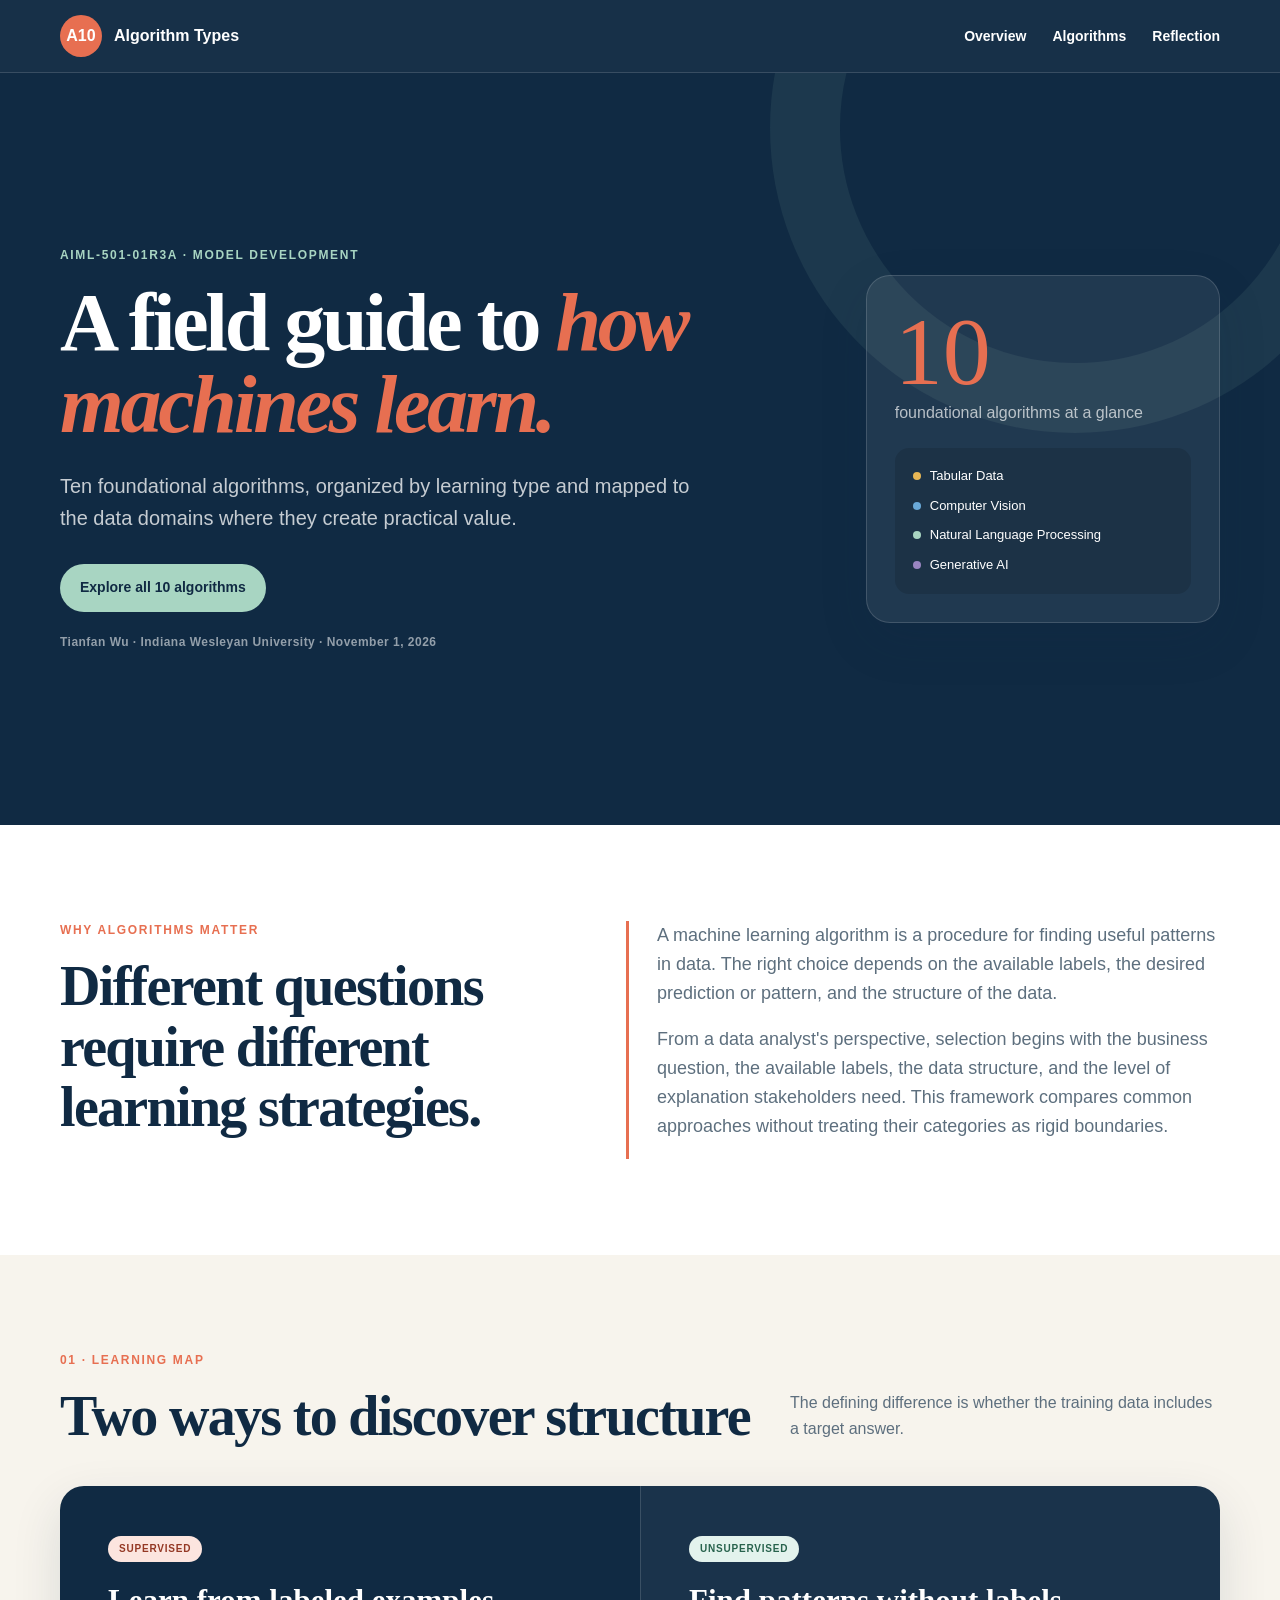
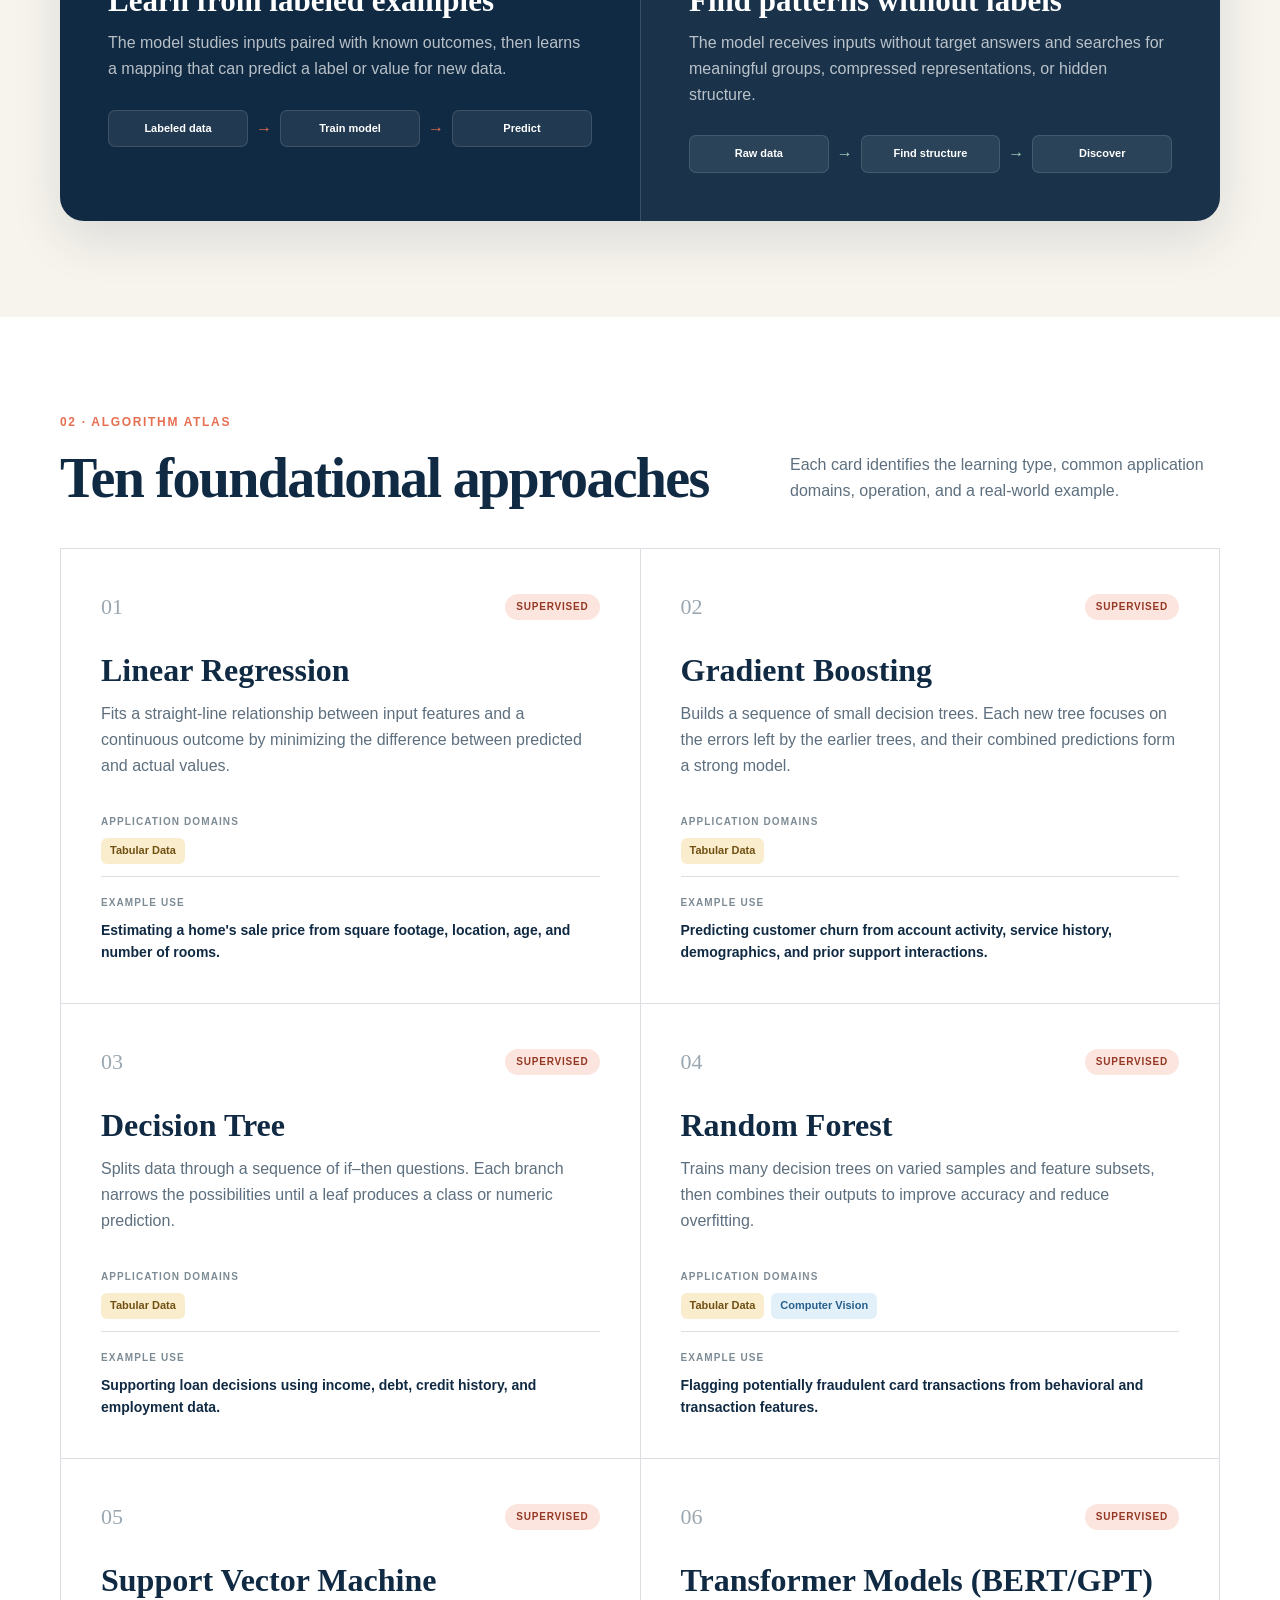
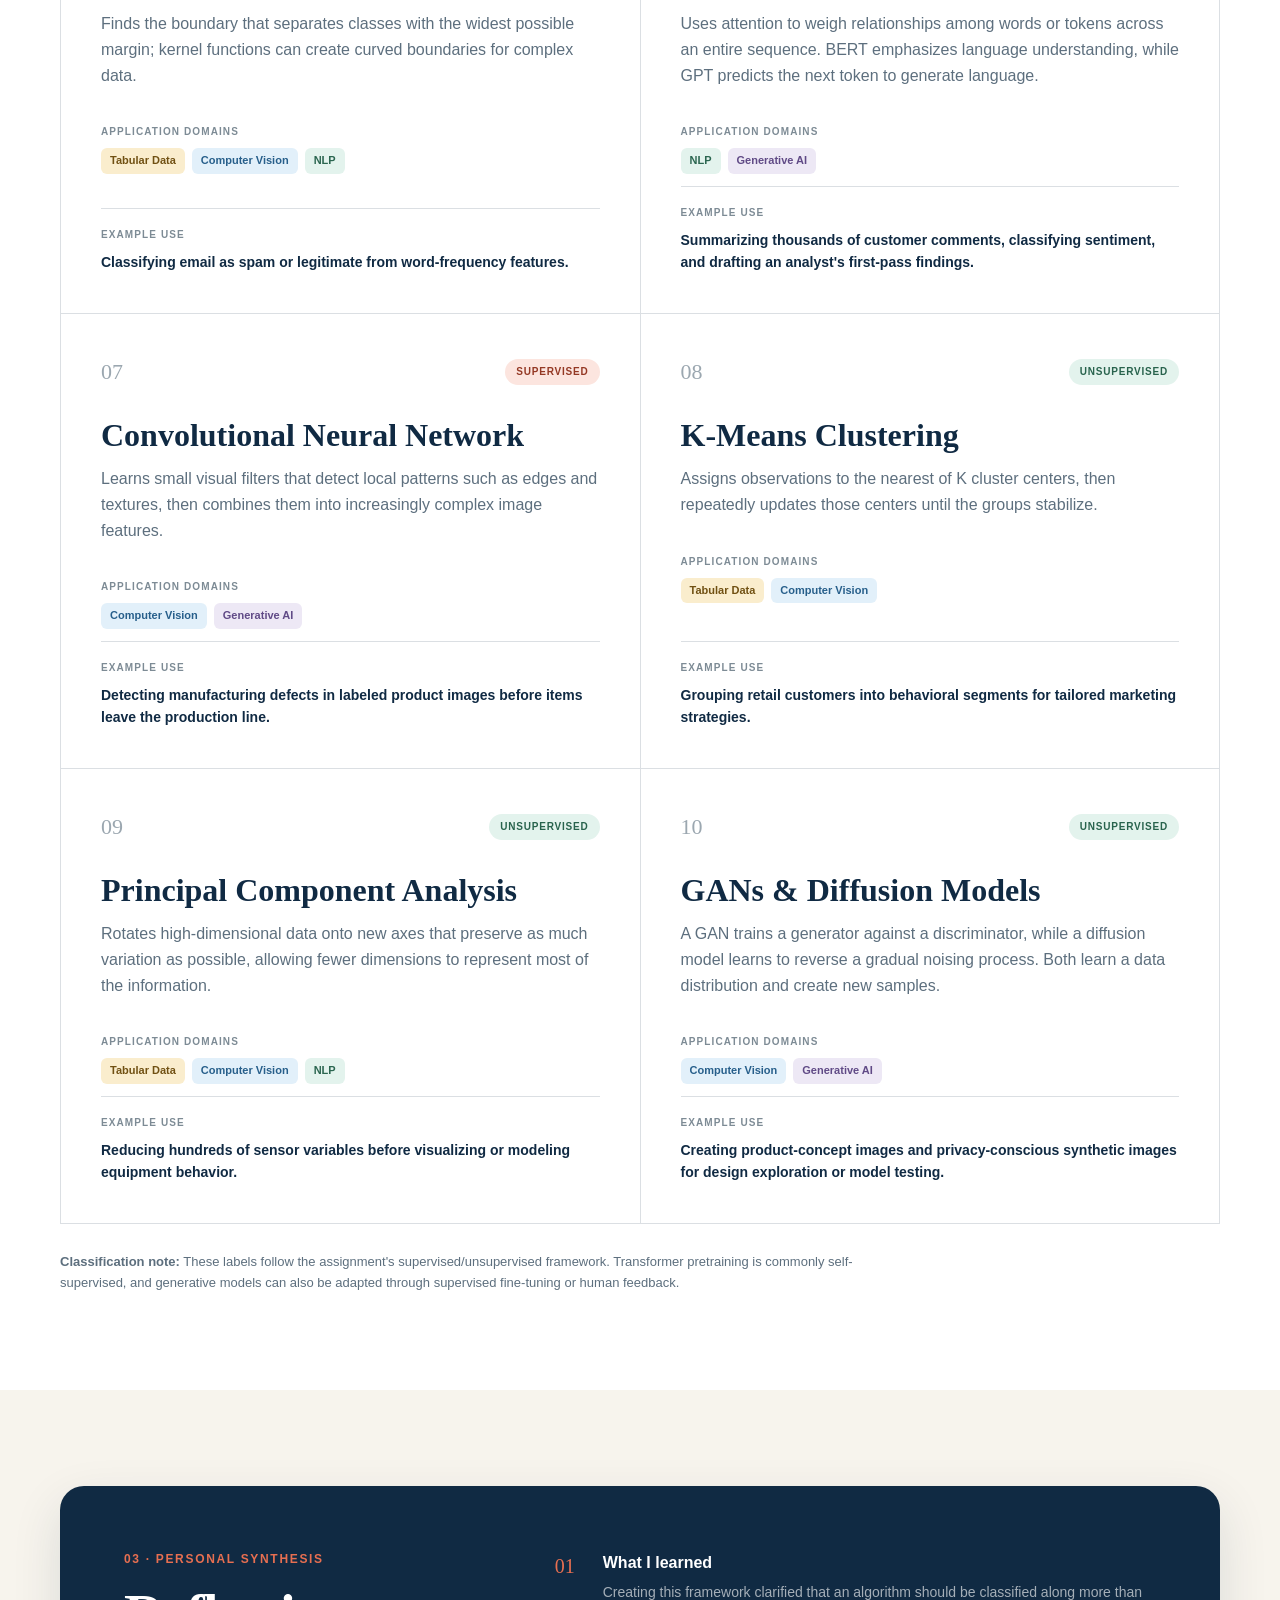
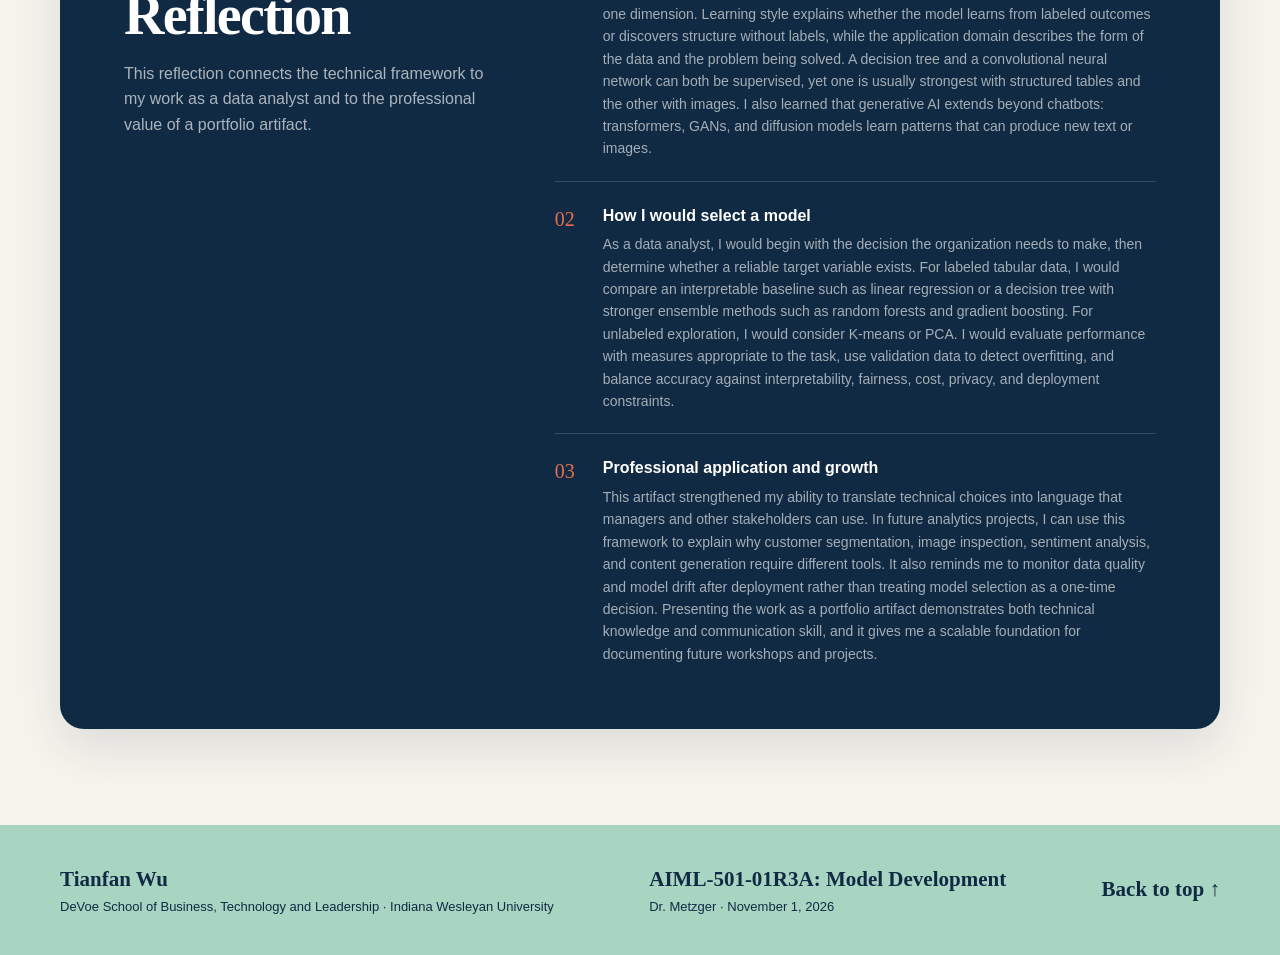
==== index.html @ 734f10d6 "Add files via upload" ====
<!DOCTYPE html>
<html lang="en">
<head>
  <meta charset="UTF-8">
  <meta name="viewport" content="width=device-width, initial-scale=1.0">
  <meta name="description" content="Tianfan Wu's graduate portfolio artifact comparing ten foundational machine learning algorithms.">
  <title>Algorithm Types | Tianfan Wu</title>

  <!-- All styles are embedded so this webpage works as one portable HTML file. -->
  <style>
    :root {
      --navy: #102a43;
      --navy-2: #173f5f;
      --paper: #f7f4ed;
      --white: #ffffff;
      --coral: #e76f51;
      --coral-light: #fce5df;
      --mint: #a8d5c2;
      --mint-light: #e3f3ed;
      --gold: #e6b655;
      --blue: #6aa9d8;
      --purple: #9985c1;
      --text-muted: #5d6f7e;
      --line: rgba(16, 42, 67, 0.15);
      --shadow: 0 18px 50px rgba(16, 42, 67, 0.12);
      --radius: 24px;
      --page: min(1160px, calc(100% - 36px));
    }

    * { box-sizing: border-box; }

    html {
      scroll-behavior: smooth;
      scroll-padding-top: 80px;
    }

    body {
      margin: 0;
      color: var(--navy);
      background: var(--paper);
      font-family: Arial, Helvetica, sans-serif;
      line-height: 1.6;
    }

    a { color: inherit; text-decoration: none; }
    h1, h2, h3, p { margin-top: 0; }
    .page { width: var(--page); margin-inline: auto; }

    .skip-link {
      position: fixed;
      top: 10px;
      left: 10px;
      z-index: 999;
      padding: 9px 14px;
      color: white;
      background: var(--navy);
      border-radius: 8px;
      transform: translateY(-150%);
    }

    .skip-link:focus { transform: translateY(0); }

    header {
      position: sticky;
      top: 0;
      z-index: 100;
      color: white;
      background: rgba(16, 42, 67, 0.97);
      border-bottom: 1px solid rgba(255,255,255,0.14);
    }

    .header-inner {
      min-height: 72px;
      display: flex;
      align-items: center;
      justify-content: space-between;
      gap: 24px;
    }

    .brand {
      display: flex;
      align-items: center;
      gap: 12px;
      font-weight: 700;
    }

    .brand-mark {
      width: 42px;
      height: 42px;
      display: grid;
      place-items: center;
      background: var(--coral);
      border-radius: 50%;
    }

    nav { display: flex; gap: 26px; font-size: 14px; font-weight: 700; }
    nav a:hover { color: var(--mint); }

    .hero {
      position: relative;
      overflow: hidden;
      color: white;
      background: var(--navy);
    }

    .hero::after {
      content: "";
      position: absolute;
      width: 470px;
      height: 470px;
      top: -250px;
      right: -100px;
      border: 70px solid rgba(168, 213, 194, 0.08);
      border-radius: 50%;
    }

    .hero-grid {
      min-height: 560px;
      display: grid;
      grid-template-columns: 1.35fr 0.65fr;
      align-items: center;
      gap: 70px;
      padding-block: 76px;
    }

    .eyebrow, .kicker {
      margin-bottom: 16px;
      color: var(--coral);
      font-size: 12px;
      font-weight: 800;
      letter-spacing: 0.14em;
      text-transform: uppercase;
    }

    .hero .eyebrow { color: var(--mint); }

    .hero h1 {
      max-width: 760px;
      margin-bottom: 24px;
      font-family: Georgia, "Times New Roman", serif;
      font-size: clamp(48px, 7vw, 82px);
      line-height: 1;
      letter-spacing: -0.04em;
    }

    .hero h1 em { color: var(--coral); }

    .hero-intro {
      max-width: 650px;
      margin-bottom: 30px;
      color: rgba(255,255,255,0.76);
      font-size: 20px;
    }

    .button {
      display: inline-flex;
      min-height: 48px;
      align-items: center;
      padding: 0 20px;
      color: var(--navy);
      background: var(--mint);
      border-radius: 999px;
      font-size: 14px;
      font-weight: 800;
    }

    .hero-byline {
      margin: 21px 0 0;
      color: rgba(255,255,255,0.55);
      font-size: 12px;
      font-weight: 700;
      letter-spacing: 0.04em;
    }

    .hero-summary {
      position: relative;
      z-index: 1;
      padding: 28px;
      background: rgba(255,255,255,0.07);
      border: 1px solid rgba(255,255,255,0.15);
      border-radius: var(--radius);
      box-shadow: var(--shadow);
    }

    .big-number {
      display: block;
      color: var(--coral);
      font-family: Georgia, "Times New Roman", serif;
      font-size: 96px;
      line-height: 1;
    }

    .hero-summary > p { color: rgba(255,255,255,0.68); }

    .domain-list {
      display: grid;
      gap: 9px;
      margin-top: 22px;
      padding: 18px;
      background: rgba(0,0,0,0.13);
      border-radius: 14px;
      font-size: 13px;
    }

    .domain-list span::before {
      content: "";
      width: 8px;
      height: 8px;
      display: inline-block;
      margin-right: 9px;
      background: var(--gold);
      border-radius: 50%;
    }

    .domain-list span:nth-child(2)::before { background: var(--blue); }
    .domain-list span:nth-child(3)::before { background: var(--mint); }
    .domain-list span:nth-child(4)::before { background: var(--purple); }

    section { padding-block: 96px; }

    .intro { background: white; }

    .intro-grid {
      display: grid;
      grid-template-columns: 0.9fr 1.1fr;
      gap: 80px;
      align-items: start;
    }

    h2 {
      margin-bottom: 0;
      font-family: Georgia, "Times New Roman", serif;
      font-size: clamp(36px, 5vw, 56px);
      line-height: 1.08;
      letter-spacing: -0.03em;
    }

    .intro-copy {
      padding-left: 28px;
      color: var(--text-muted);
      border-left: 3px solid var(--coral);
      font-size: 18px;
    }

    .section-heading {
      display: flex;
      align-items: end;
      justify-content: space-between;
      gap: 36px;
      margin-bottom: 40px;
    }

    .section-heading > p {
      max-width: 430px;
      margin-bottom: 5px;
      color: var(--text-muted);
    }

    .learning-map {
      display: grid;
      grid-template-columns: repeat(2, 1fr);
      color: white;
      background: var(--navy);
      border-radius: var(--radius);
      box-shadow: var(--shadow);
      overflow: hidden;
    }

    .learning-type { padding: 48px; }
    .learning-type + .learning-type { border-left: 1px solid rgba(255,255,255,0.14); }
    .learning-type:last-child { background: rgba(255,255,255,0.045); }

    .learning-type h3 {
      margin: 22px 0 12px;
      font-family: Georgia, "Times New Roman", serif;
      font-size: 31px;
      line-height: 1.1;
    }

    .learning-type p { color: rgba(255,255,255,0.7); }

    .flow {
      display: flex;
      align-items: center;
      justify-content: space-between;
      gap: 8px;
      margin-top: 28px;
    }

    .flow span {
      flex: 1;
      padding: 9px;
      text-align: center;
      background: rgba(255,255,255,0.08);
      border: 1px solid rgba(255,255,255,0.12);
      border-radius: 7px;
      font-size: 11px;
      font-weight: 700;
    }

    .flow b { color: var(--coral); }
    .learning-type:last-child .flow b { color: var(--mint); }

    .pill {
      display: inline-block;
      padding: 5px 11px;
      border-radius: 999px;
      font-size: 10px;
      font-weight: 800;
      letter-spacing: 0.08em;
      text-transform: uppercase;
    }

    .supervised { color: #943824; background: var(--coral-light); }
    .unsupervised { color: #28634d; background: var(--mint-light); }

    .algorithms { background: white; }

    .algorithm-grid {
      display: grid;
      grid-template-columns: repeat(2, minmax(0, 1fr));
      border-top: 1px solid var(--line);
      border-left: 1px solid var(--line);
    }

    .card {
      min-height: 455px;
      display: flex;
      flex-direction: column;
      padding: 40px;
      background: white;
      border-right: 1px solid var(--line);
      border-bottom: 1px solid var(--line);
    }

    .card-top {
      display: flex;
      align-items: center;
      justify-content: space-between;
      margin-bottom: 28px;
    }

    .number {
      color: #9ba7b0;
      font-family: Georgia, "Times New Roman", serif;
      font-size: 22px;
    }

    .card h3 {
      margin-bottom: 13px;
      font-family: Georgia, "Times New Roman", serif;
      font-size: 32px;
      line-height: 1.12;
    }

    .explanation { color: var(--text-muted); }

    .label {
      margin: 20px 0 8px;
      color: #7d8b95;
      font-size: 10px;
      font-weight: 800;
      letter-spacing: 0.11em;
      text-transform: uppercase;
    }

    .tags { display: flex; flex-wrap: wrap; gap: 7px; }

    .tag {
      padding: 4px 9px;
      border-radius: 6px;
      font-size: 11px;
      font-weight: 700;
    }

    .tabular { color: #705012; background: #faedcd; }
    .vision { color: #275f8b; background: #e2f0fa; }
    .nlp { color: #2b6650; background: #e3f3ed; }
    .genai { color: #604a86; background: #ede8f5; }

    .use-case {
      margin-top: auto;
      padding-top: 18px;
      border-top: 1px solid var(--line);
      font-size: 14px;
      font-weight: 700;
    }

    .use-case .label { margin-top: 0; }

    .note {
      max-width: 800px;
      margin: 28px 0 0;
      color: var(--text-muted);
      font-size: 13px;
    }

    .reflection-box {
      display: grid;
      grid-template-columns: 0.75fr 1.25fr;
      gap: 70px;
      padding: 64px;
      color: white;
      background: var(--navy);
      border-radius: var(--radius);
      box-shadow: var(--shadow);
    }

    .reflection-box h2 { margin-bottom: 15px; }
    .reflection-box > div > p:last-child { color: rgba(255,255,255,0.65); }

    .prompt {
      display: grid;
      grid-template-columns: 32px 1fr;
      gap: 16px;
      padding-block: 21px;
      border-bottom: 1px solid rgba(255,255,255,0.15);
    }

    .prompt:first-child { padding-top: 0; }
    .prompt:last-child { padding-bottom: 0; border-bottom: 0; }
    .prompt > span { color: var(--coral); font-family: Georgia, serif; font-size: 20px; }
    .prompt h3 { margin-bottom: 5px; font-size: 16px; }
    .prompt p { margin-bottom: 0; color: rgba(255,255,255,0.62); font-size: 14px; }

    footer { color: var(--navy); background: var(--mint); }

    .footer-inner {
      min-height: 130px;
      display: flex;
      align-items: center;
      justify-content: space-between;
      gap: 30px;
      padding-block: 26px;
    }

    footer p { margin-bottom: 0; font-size: 13px; }
    footer strong { font-family: Georgia, serif; font-size: 21px; }

    :focus-visible { outline: 3px solid var(--gold); outline-offset: 4px; }

    @media (max-width: 850px) {
      .hero-grid, .intro-grid, .reflection-box { grid-template-columns: 1fr; }
      .hero-grid { gap: 45px; }
      .hero-summary { max-width: 500px; }
      .learning-map { grid-template-columns: 1fr; }
      .learning-type + .learning-type { border-top: 1px solid rgba(255,255,255,0.14); border-left: 0; }
      .reflection-box { gap: 40px; }
    }

    @media (max-width: 650px) {
      :root { --page: min(100% - 26px, 1160px); }
      .header-inner { min-height: 64px; }
      nav a:not(:last-child) { display: none; }
      .hero-grid { min-height: auto; padding-block: 58px; }
      .hero h1 { font-size: clamp(45px, 15vw, 62px); }
      section { padding-block: 72px; }
      .section-heading { align-items: start; flex-direction: column; }
      .algorithm-grid { grid-template-columns: 1fr; }
      .card { min-height: 0; padding: 30px; }
      .learning-type, .reflection-box { padding: 34px 28px; }
      .flow { align-items: stretch; flex-direction: column; }
      .flow b { align-self: center; transform: rotate(90deg); }
      .footer-inner { align-items: start; flex-direction: column; }
    }

    @media print {
      header, .button, footer { display: none; }
      .hero, .learning-map, .reflection-box { color: black; background: white; border: 1px solid #aaa; box-shadow: none; }
      .card { min-height: 0; break-inside: avoid; }
      section, .hero-grid { min-height: auto; padding-block: 28px; }
    }
  </style>
</head>

<body>
  <a class="skip-link" href="#main">Skip to main content</a>

  <header>
    <div class="page header-inner">
      <a class="brand" href="#top"><span class="brand-mark">A10</span><span>Algorithm Types</span></a>
      <nav aria-label="Primary navigation">
        <a href="#overview">Overview</a>
        <a href="#algorithms">Algorithms</a>
        <a href="#reflection">Reflection</a>
      </nav>
    </div>
  </header>

  <main id="main">
    <section class="hero" id="top">
      <div class="page hero-grid">
        <div>
          <p class="eyebrow">AIML-501-01R3A · Model Development</p>
          <h1>A field guide to <em>how machines learn.</em></h1>
          <p class="hero-intro">Ten foundational algorithms, organized by learning type and mapped to the data domains where they create practical value.</p>
          <a class="button" href="#algorithms">Explore all 10 algorithms</a>
          <p class="hero-byline">Tianfan Wu · Indiana Wesleyan University · November 1, 2026</p>
        </div>
        <aside class="hero-summary" aria-label="Artifact summary">
          <span class="big-number">10</span>
          <p>foundational algorithms at a glance</p>
          <div class="domain-list">
            <span>Tabular Data</span>
            <span>Computer Vision</span>
            <span>Natural Language Processing</span>
            <span>Generative AI</span>
          </div>
        </aside>
      </div>
    </section>

    <section class="intro">
      <div class="page intro-grid">
        <div>
          <p class="kicker">Why algorithms matter</p>
          <h2>Different questions require different learning strategies.</h2>
        </div>
        <div class="intro-copy">
          <p>A machine learning algorithm is a procedure for finding useful patterns in data. The right choice depends on the available labels, the desired prediction or pattern, and the structure of the data.</p>
          <p>From a data analyst's perspective, selection begins with the business question, the available labels, the data structure, and the level of explanation stakeholders need. This framework compares common approaches without treating their categories as rigid boundaries.</p>
        </div>
      </div>
    </section>

    <section id="overview">
      <div class="page">
        <div class="section-heading">
          <div><p class="kicker">01 · Learning map</p><h2>Two ways to discover structure</h2></div>
          <p>The defining difference is whether the training data includes a target answer.</p>
        </div>
        <div class="learning-map">
          <article class="learning-type">
            <span class="pill supervised">Supervised</span>
            <h3>Learn from labeled examples</h3>
            <p>The model studies inputs paired with known outcomes, then learns a mapping that can predict a label or value for new data.</p>
            <div class="flow"><span>Labeled data</span><b>→</b><span>Train model</span><b>→</b><span>Predict</span></div>
          </article>
          <article class="learning-type">
            <span class="pill unsupervised">Unsupervised</span>
            <h3>Find patterns without labels</h3>
            <p>The model receives inputs without target answers and searches for meaningful groups, compressed representations, or hidden structure.</p>
            <div class="flow"><span>Raw data</span><b>→</b><span>Find structure</span><b>→</b><span>Discover</span></div>
          </article>
        </div>
      </div>
    </section>

    <section class="algorithms" id="algorithms">
      <div class="page">
        <div class="section-heading">
          <div><p class="kicker">02 · Algorithm atlas</p><h2>Ten foundational approaches</h2></div>
          <p>Each card identifies the learning type, common application domains, operation, and a real-world example.</p>
        </div>

        <div class="algorithm-grid">
          <article class="card">
            <div class="card-top"><span class="number">01</span><span class="pill supervised">Supervised</span></div>
            <h3>Linear Regression</h3>
            <p class="explanation">Fits a straight-line relationship between input features and a continuous outcome by minimizing the difference between predicted and actual values.</p>
            <p class="label">Application domains</p><div class="tags"><span class="tag tabular">Tabular Data</span></div>
            <div class="use-case"><p class="label">Example use</p>Estimating a home's sale price from square footage, location, age, and number of rooms.</div>
          </article>

          <article class="card">
            <div class="card-top"><span class="number">02</span><span class="pill supervised">Supervised</span></div>
            <h3>Gradient Boosting</h3>
            <p class="explanation">Builds a sequence of small decision trees. Each new tree focuses on the errors left by the earlier trees, and their combined predictions form a strong model.</p>
            <p class="label">Application domains</p><div class="tags"><span class="tag tabular">Tabular Data</span></div>
            <div class="use-case"><p class="label">Example use</p>Predicting customer churn from account activity, service history, demographics, and prior support interactions.</div>
          </article>

          <article class="card">
            <div class="card-top"><span class="number">03</span><span class="pill supervised">Supervised</span></div>
            <h3>Decision Tree</h3>
            <p class="explanation">Splits data through a sequence of if–then questions. Each branch narrows the possibilities until a leaf produces a class or numeric prediction.</p>
            <p class="label">Application domains</p><div class="tags"><span class="tag tabular">Tabular Data</span></div>
            <div class="use-case"><p class="label">Example use</p>Supporting loan decisions using income, debt, credit history, and employment data.</div>
          </article>

          <article class="card">
            <div class="card-top"><span class="number">04</span><span class="pill supervised">Supervised</span></div>
            <h3>Random Forest</h3>
            <p class="explanation">Trains many decision trees on varied samples and feature subsets, then combines their outputs to improve accuracy and reduce overfitting.</p>
            <p class="label">Application domains</p><div class="tags"><span class="tag tabular">Tabular Data</span><span class="tag vision">Computer Vision</span></div>
            <div class="use-case"><p class="label">Example use</p>Flagging potentially fraudulent card transactions from behavioral and transaction features.</div>
          </article>

          <article class="card">
            <div class="card-top"><span class="number">05</span><span class="pill supervised">Supervised</span></div>
            <h3>Support Vector Machine</h3>
            <p class="explanation">Finds the boundary that separates classes with the widest possible margin; kernel functions can create curved boundaries for complex data.</p>
            <p class="label">Application domains</p><div class="tags"><span class="tag tabular">Tabular Data</span><span class="tag vision">Computer Vision</span><span class="tag nlp">NLP</span></div>
            <div class="use-case"><p class="label">Example use</p>Classifying email as spam or legitimate from word-frequency features.</div>
          </article>

          <article class="card">
            <div class="card-top"><span class="number">06</span><span class="pill supervised">Supervised</span></div>
            <h3>Transformer Models (BERT/GPT)</h3>
            <p class="explanation">Uses attention to weigh relationships among words or tokens across an entire sequence. BERT emphasizes language understanding, while GPT predicts the next token to generate language.</p>
            <p class="label">Application domains</p><div class="tags"><span class="tag nlp">NLP</span><span class="tag genai">Generative AI</span></div>
            <div class="use-case"><p class="label">Example use</p>Summarizing thousands of customer comments, classifying sentiment, and drafting an analyst's first-pass findings.</div>
          </article>

          <article class="card">
            <div class="card-top"><span class="number">07</span><span class="pill supervised">Supervised</span></div>
            <h3>Convolutional Neural Network</h3>
            <p class="explanation">Learns small visual filters that detect local patterns such as edges and textures, then combines them into increasingly complex image features.</p>
            <p class="label">Application domains</p><div class="tags"><span class="tag vision">Computer Vision</span><span class="tag genai">Generative AI</span></div>
            <div class="use-case"><p class="label">Example use</p>Detecting manufacturing defects in labeled product images before items leave the production line.</div>
          </article>

          <article class="card">
            <div class="card-top"><span class="number">08</span><span class="pill unsupervised">Unsupervised</span></div>
            <h3>K-Means Clustering</h3>
            <p class="explanation">Assigns observations to the nearest of K cluster centers, then repeatedly updates those centers until the groups stabilize.</p>
            <p class="label">Application domains</p><div class="tags"><span class="tag tabular">Tabular Data</span><span class="tag vision">Computer Vision</span></div>
            <div class="use-case"><p class="label">Example use</p>Grouping retail customers into behavioral segments for tailored marketing strategies.</div>
          </article>

          <article class="card">
            <div class="card-top"><span class="number">09</span><span class="pill unsupervised">Unsupervised</span></div>
            <h3>Principal Component Analysis</h3>
            <p class="explanation">Rotates high-dimensional data onto new axes that preserve as much variation as possible, allowing fewer dimensions to represent most of the information.</p>
            <p class="label">Application domains</p><div class="tags"><span class="tag tabular">Tabular Data</span><span class="tag vision">Computer Vision</span><span class="tag nlp">NLP</span></div>
            <div class="use-case"><p class="label">Example use</p>Reducing hundreds of sensor variables before visualizing or modeling equipment behavior.</div>
          </article>

          <article class="card">
            <div class="card-top"><span class="number">10</span><span class="pill unsupervised">Unsupervised</span></div>
            <h3>GANs &amp; Diffusion Models</h3>
            <p class="explanation">A GAN trains a generator against a discriminator, while a diffusion model learns to reverse a gradual noising process. Both learn a data distribution and create new samples.</p>
            <p class="label">Application domains</p><div class="tags"><span class="tag vision">Computer Vision</span><span class="tag genai">Generative AI</span></div>
            <div class="use-case"><p class="label">Example use</p>Creating product-concept images and privacy-conscious synthetic images for design exploration or model testing.</div>
          </article>
        </div>

        <p class="note"><strong>Classification note:</strong> These labels follow the assignment's supervised/unsupervised framework. Transformer pretraining is commonly self-supervised, and generative models can also be adapted through supervised fine-tuning or human feedback.</p>
      </div>
    </section>

    <!-- Add future portfolio workshop sections here. -->
    <section id="reflection">
      <div class="page reflection-box">
        <div>
          <p class="kicker">03 · Personal synthesis</p>
          <h2>Reflection</h2>
          <p>This reflection connects the technical framework to my work as a data analyst and to the professional value of a portfolio artifact.</p>
        </div>
        <div>
          <div class="prompt"><span>01</span><div><h3>What I learned</h3><p>Creating this framework clarified that an algorithm should be classified along more than one dimension. Learning style explains whether the model learns from labeled outcomes or discovers structure without labels, while the application domain describes the form of the data and the problem being solved. A decision tree and a convolutional neural network can both be supervised, yet one is usually strongest with structured tables and the other with images. I also learned that generative AI extends beyond chatbots: transformers, GANs, and diffusion models learn patterns that can produce new text or images.</p></div></div>
          <div class="prompt"><span>02</span><div><h3>How I would select a model</h3><p>As a data analyst, I would begin with the decision the organization needs to make, then determine whether a reliable target variable exists. For labeled tabular data, I would compare an interpretable baseline such as linear regression or a decision tree with stronger ensemble methods such as random forests and gradient boosting. For unlabeled exploration, I would consider K-means or PCA. I would evaluate performance with measures appropriate to the task, use validation data to detect overfitting, and balance accuracy against interpretability, fairness, cost, privacy, and deployment constraints.</p></div></div>
          <div class="prompt"><span>03</span><div><h3>Professional application and growth</h3><p>This artifact strengthened my ability to translate technical choices into language that managers and other stakeholders can use. In future analytics projects, I can use this framework to explain why customer segmentation, image inspection, sentiment analysis, and content generation require different tools. It also reminds me to monitor data quality and model drift after deployment rather than treating model selection as a one-time decision. Presenting the work as a portfolio artifact demonstrates both technical knowledge and communication skill, and it gives me a scalable foundation for documenting future workshops and projects.</p></div></div>
        </div>
      </div>
    </section>
  </main>

  <footer>
    <div class="page footer-inner">
      <div><strong>Tianfan Wu</strong><p>DeVoe School of Business, Technology and Leadership · Indiana Wesleyan University</p></div>
      <p><strong>AIML-501-01R3A: Model Development</strong><br>Dr. Metzger · November 1, 2026</p>
      <a href="#top"><strong>Back to top ↑</strong></a>
    </div>
  </footer>
</body>
</html>
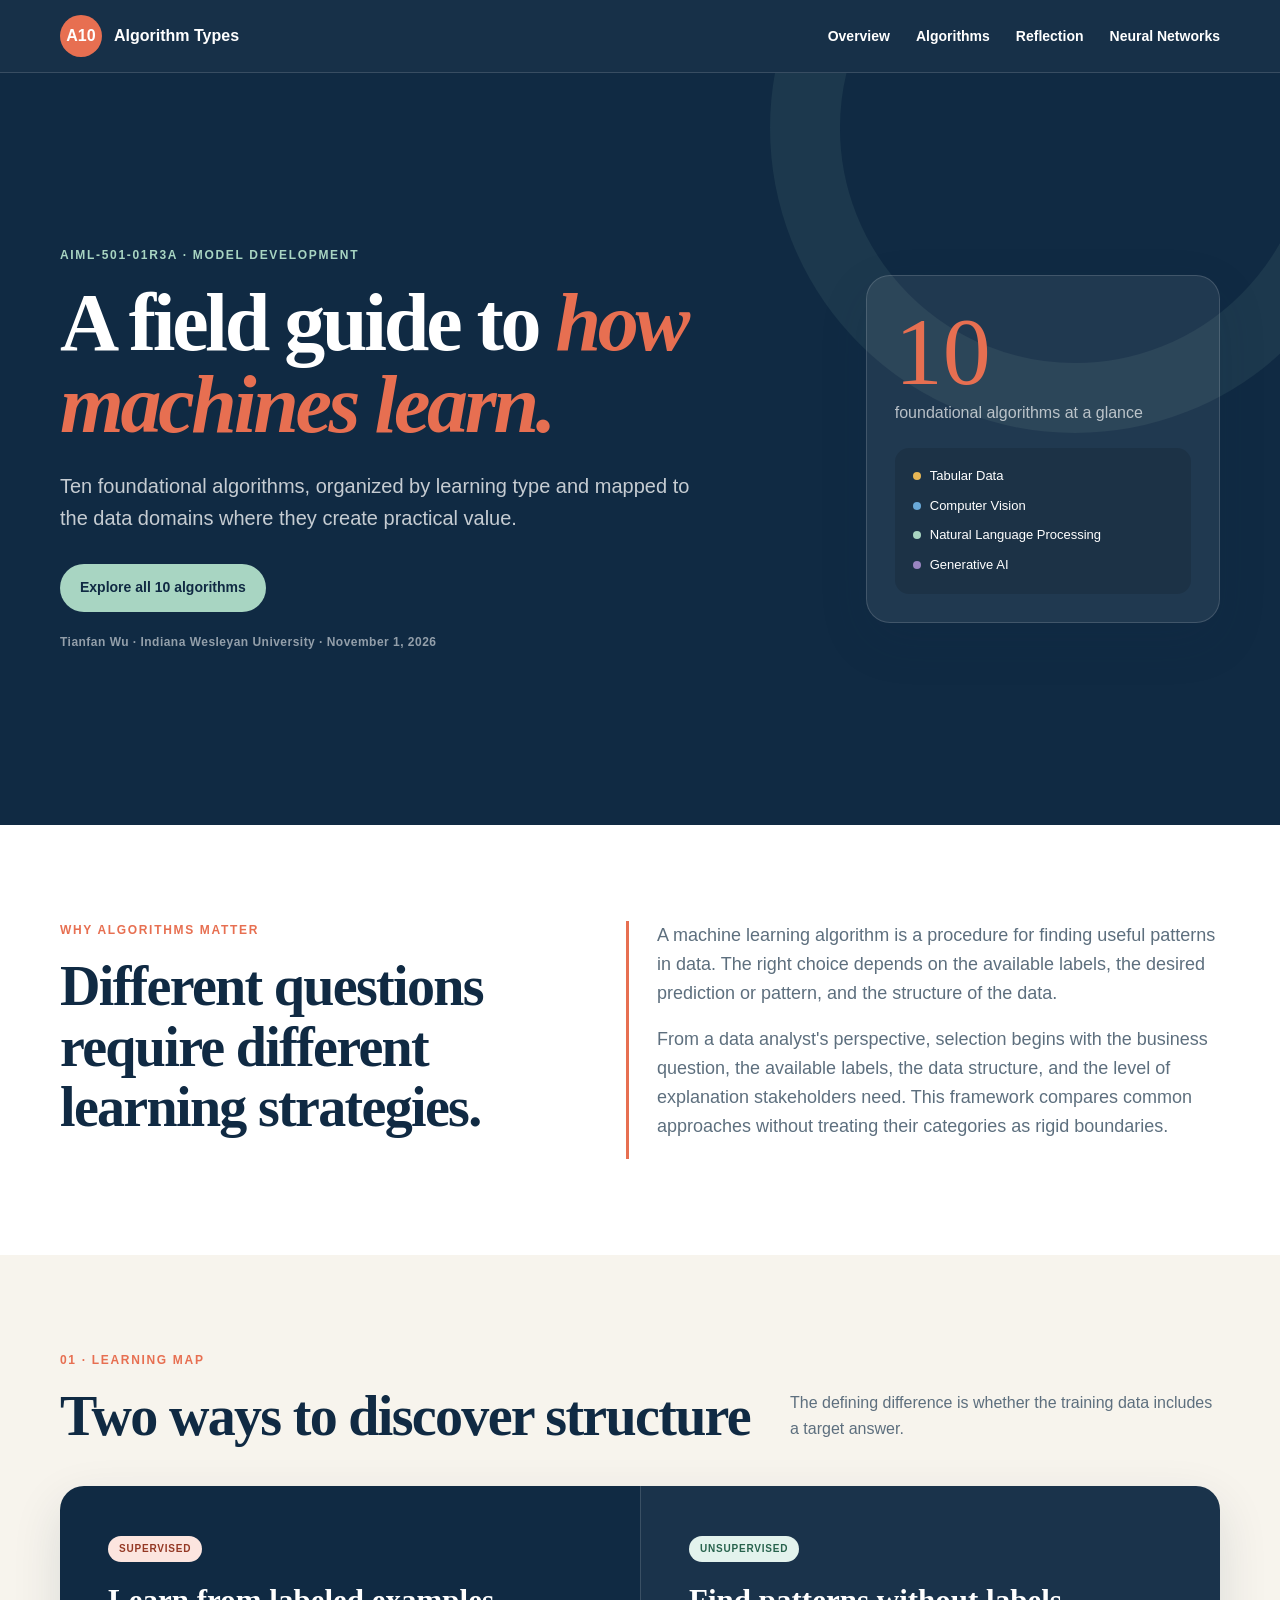
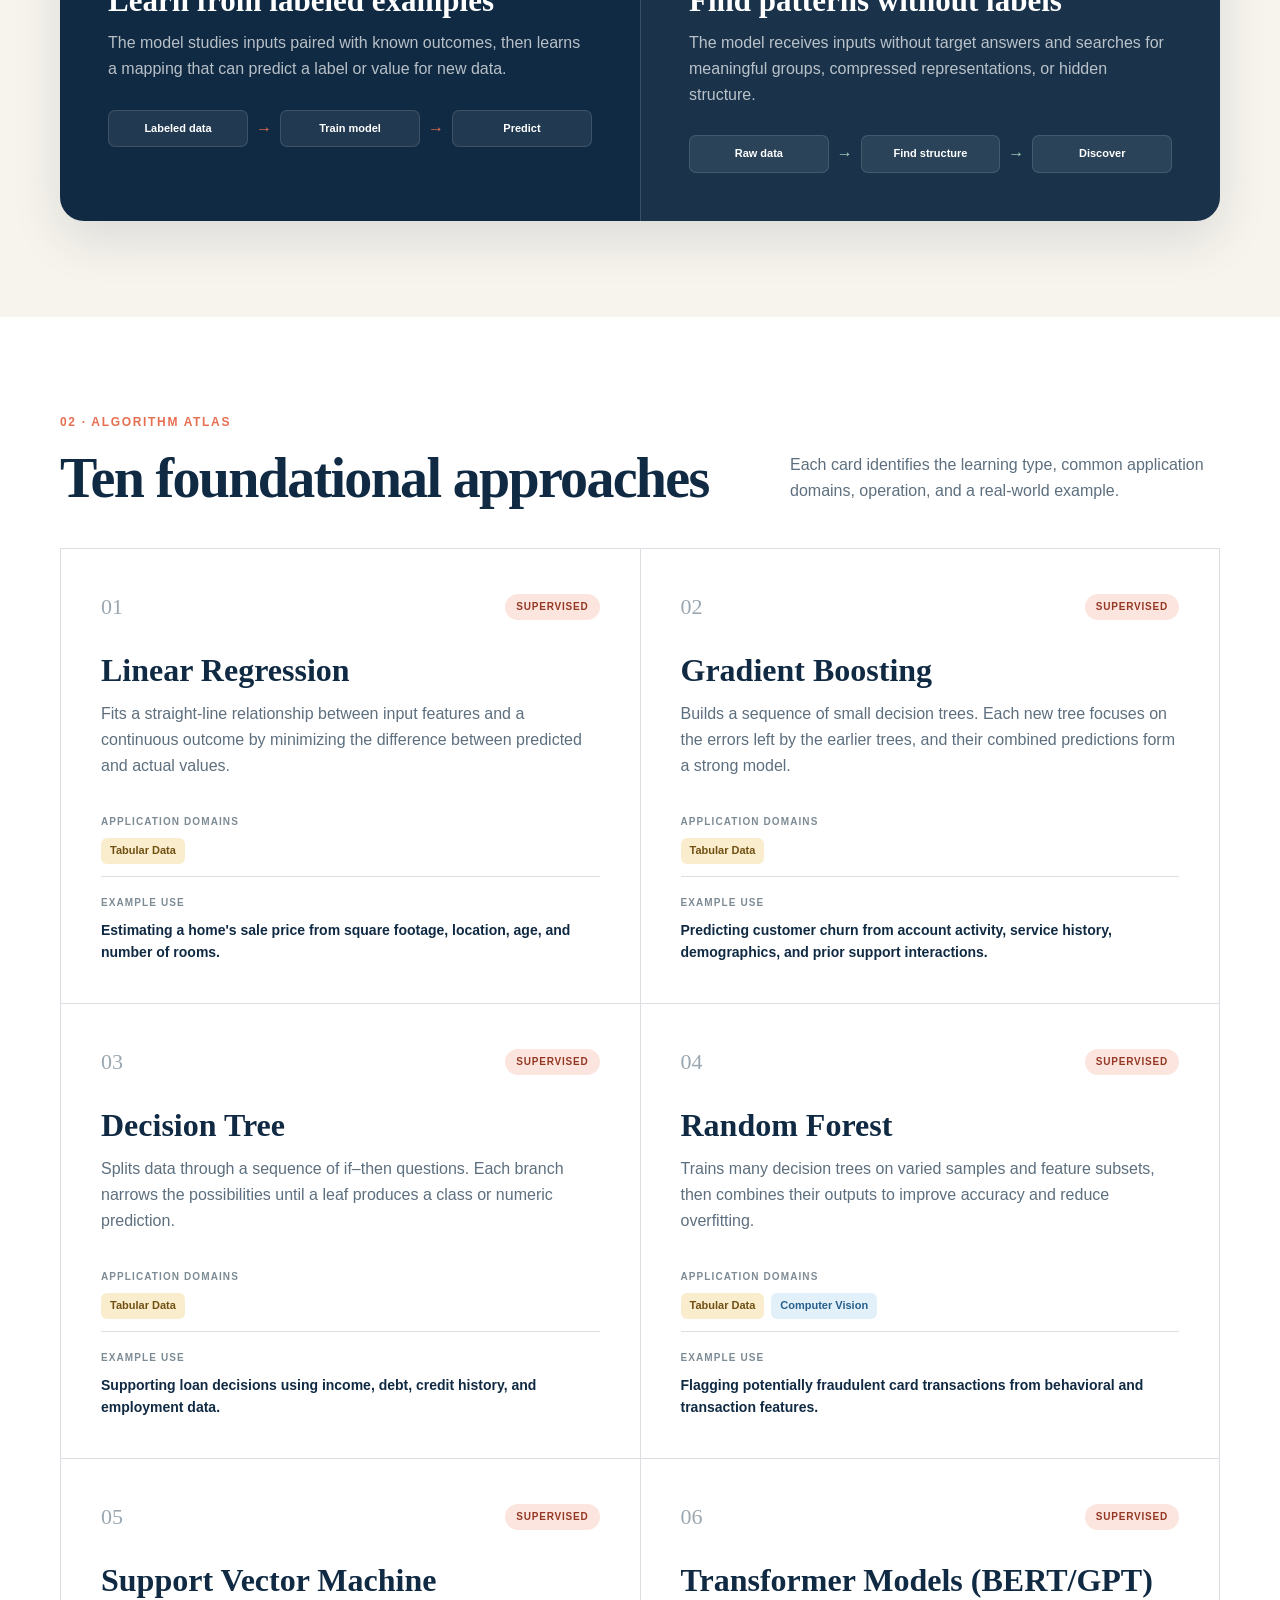
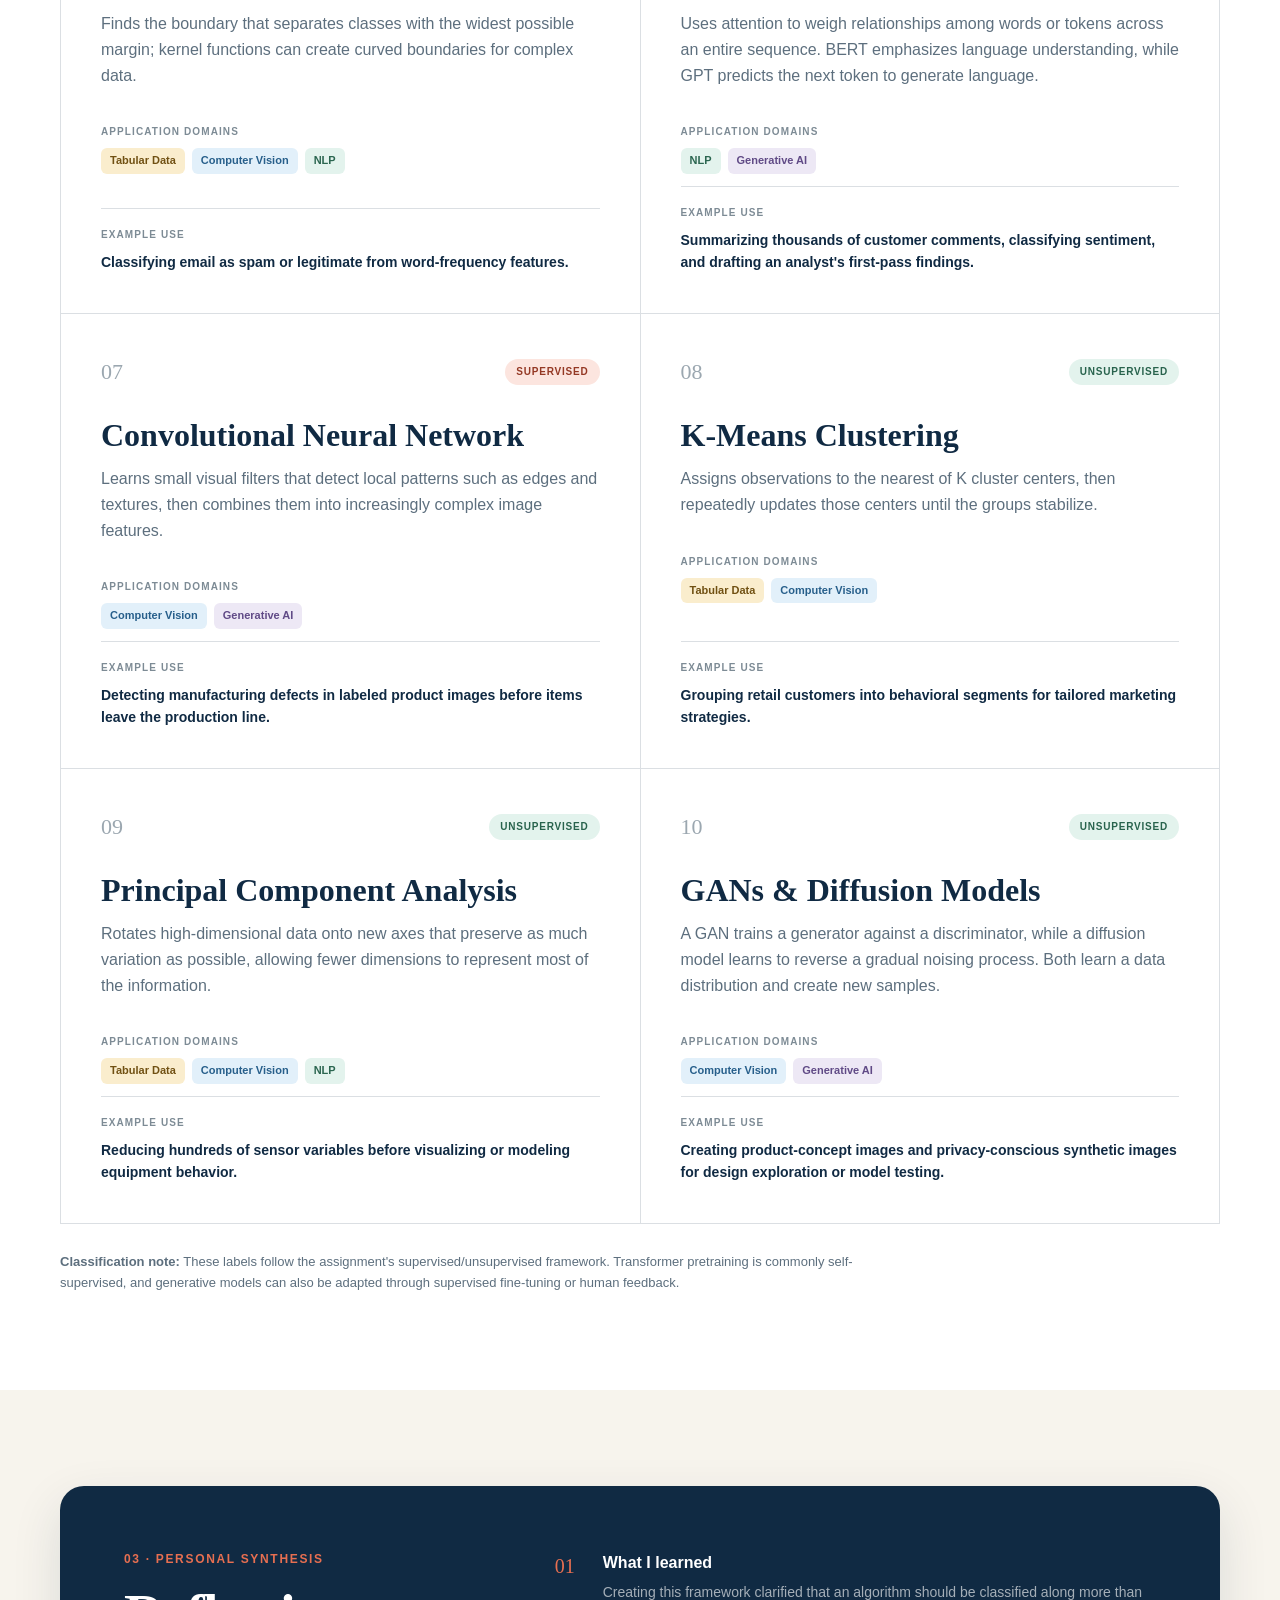
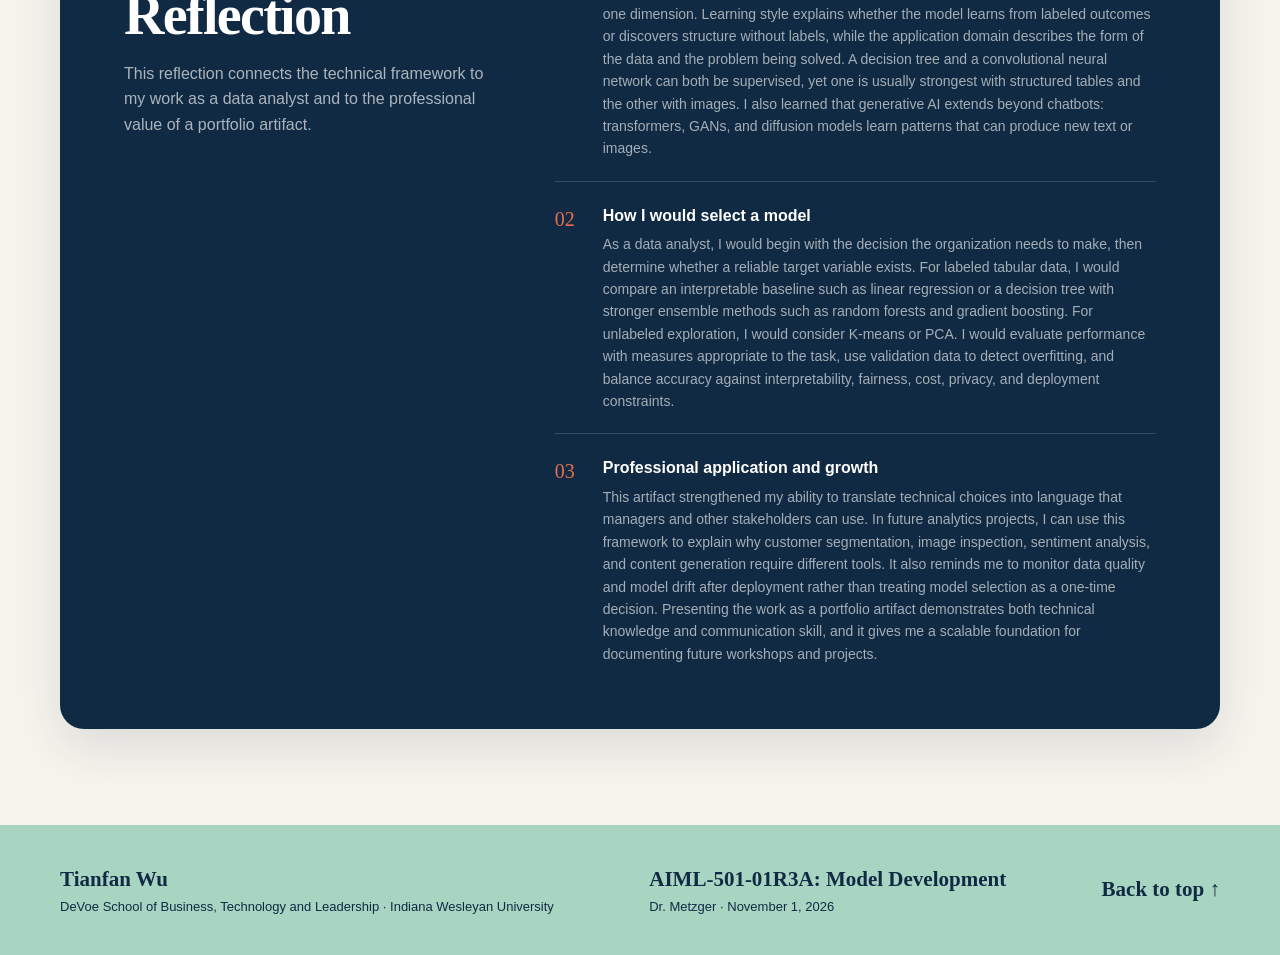
==== commit b0b80ffe: "Add files via upload" ====
--- a/index.html
+++ b/index.html
@@ -483,6 +483,7 @@
         <a href="#overview">Overview</a>
         <a href="#algorithms">Algorithms</a>
         <a href="#reflection">Reflection</a>
+        <a href="visualizing-neural-networks.html">Neural Networks</a>
       </nav>
     </div>
   </header>
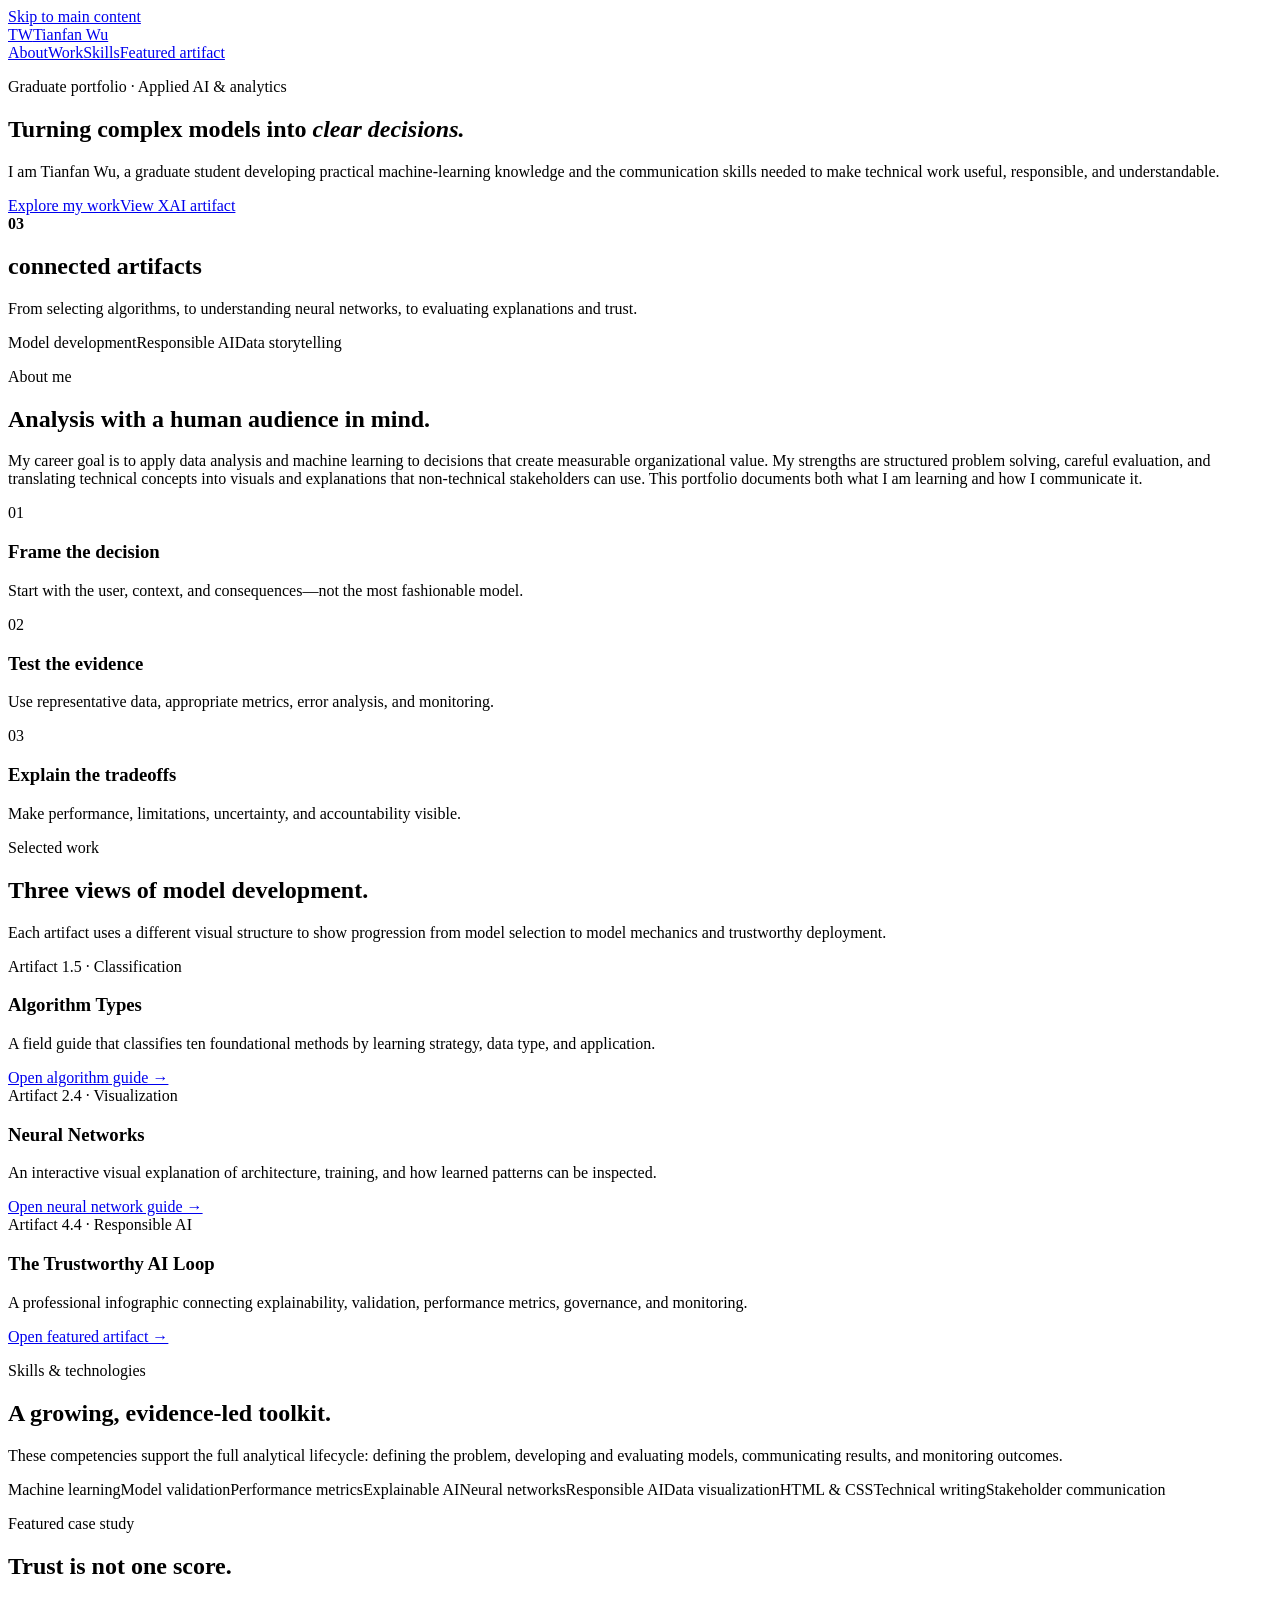
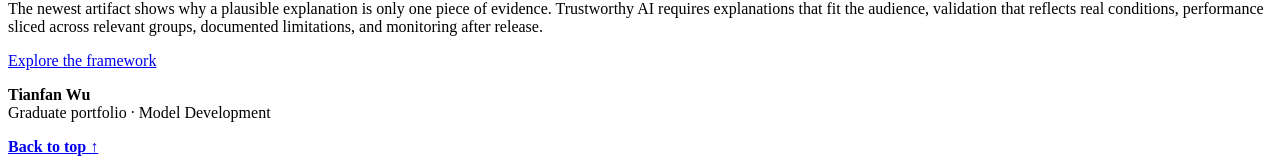
==== commit d3498784: "Add applied AI portfolio homepage" ====
--- a/index.html
+++ b/index.html
@@ -1,668 +1,9 @@
-<!DOCTYPE html>
-<html lang="en">
-<head>
-  <meta charset="UTF-8">
-  <meta name="viewport" content="width=device-width, initial-scale=1.0">
-  <meta name="description" content="Tianfan Wu's graduate portfolio artifact comparing ten foundational machine learning algorithms.">
-  <title>Algorithm Types | Tianfan Wu</title>
-
-  <!-- All styles are embedded so this webpage works as one portable HTML file. -->
-  <style>
-    :root {
-      --navy: #102a43;
-      --navy-2: #173f5f;
-      --paper: #f7f4ed;
-      --white: #ffffff;
-      --coral: #e76f51;
-      --coral-light: #fce5df;
-      --mint: #a8d5c2;
-      --mint-light: #e3f3ed;
-      --gold: #e6b655;
-      --blue: #6aa9d8;
-      --purple: #9985c1;
-      --text-muted: #5d6f7e;
-      --line: rgba(16, 42, 67, 0.15);
-      --shadow: 0 18px 50px rgba(16, 42, 67, 0.12);
-      --radius: 24px;
-      --page: min(1160px, calc(100% - 36px));
-    }
-
-    * { box-sizing: border-box; }
-
-    html {
-      scroll-behavior: smooth;
-      scroll-padding-top: 80px;
-    }
-
-    body {
-      margin: 0;
-      color: var(--navy);
-      background: var(--paper);
-      font-family: Arial, Helvetica, sans-serif;
-      line-height: 1.6;
-    }
-
-    a { color: inherit; text-decoration: none; }
-    h1, h2, h3, p { margin-top: 0; }
-    .page { width: var(--page); margin-inline: auto; }
-
-    .skip-link {
-      position: fixed;
-      top: 10px;
-      left: 10px;
-      z-index: 999;
-      padding: 9px 14px;
-      color: white;
-      background: var(--navy);
-      border-radius: 8px;
-      transform: translateY(-150%);
-    }
-
-    .skip-link:focus { transform: translateY(0); }
-
-    header {
-      position: sticky;
-      top: 0;
-      z-index: 100;
-      color: white;
-      background: rgba(16, 42, 67, 0.97);
-      border-bottom: 1px solid rgba(255,255,255,0.14);
-    }
-
-    .header-inner {
-      min-height: 72px;
-      display: flex;
-      align-items: center;
-      justify-content: space-between;
-      gap: 24px;
-    }
-
-    .brand {
-      display: flex;
-      align-items: center;
-      gap: 12px;
-      font-weight: 700;
-    }
-
-    .brand-mark {
-      width: 42px;
-      height: 42px;
-      display: grid;
-      place-items: center;
-      background: var(--coral);
-      border-radius: 50%;
-    }
-
-    nav { display: flex; gap: 26px; font-size: 14px; font-weight: 700; }
-    nav a:hover { color: var(--mint); }
-
-    .hero {
-      position: relative;
-      overflow: hidden;
-      color: white;
-      background: var(--navy);
-    }
-
-    .hero::after {
-      content: "";
-      position: absolute;
-      width: 470px;
-      height: 470px;
-      top: -250px;
-      right: -100px;
-      border: 70px solid rgba(168, 213, 194, 0.08);
-      border-radius: 50%;
-    }
-
-    .hero-grid {
-      min-height: 560px;
-      display: grid;
-      grid-template-columns: 1.35fr 0.65fr;
-      align-items: center;
-      gap: 70px;
-      padding-block: 76px;
-    }
-
-    .eyebrow, .kicker {
-      margin-bottom: 16px;
-      color: var(--coral);
-      font-size: 12px;
-      font-weight: 800;
-      letter-spacing: 0.14em;
-      text-transform: uppercase;
-    }
-
-    .hero .eyebrow { color: var(--mint); }
-
-    .hero h1 {
-      max-width: 760px;
-      margin-bottom: 24px;
-      font-family: Georgia, "Times New Roman", serif;
-      font-size: clamp(48px, 7vw, 82px);
-      line-height: 1;
-      letter-spacing: -0.04em;
-    }
-
-    .hero h1 em { color: var(--coral); }
-
-    .hero-intro {
-      max-width: 650px;
-      margin-bottom: 30px;
-      color: rgba(255,255,255,0.76);
-      font-size: 20px;
-    }
-
-    .button {
-      display: inline-flex;
-      min-height: 48px;
-      align-items: center;
-      padding: 0 20px;
-      color: var(--navy);
-      background: var(--mint);
-      border-radius: 999px;
-      font-size: 14px;
-      font-weight: 800;
-    }
-
-    .hero-byline {
-      margin: 21px 0 0;
-      color: rgba(255,255,255,0.55);
-      font-size: 12px;
-      font-weight: 700;
-      letter-spacing: 0.04em;
-    }
-
-    .hero-summary {
-      position: relative;
-      z-index: 1;
-      padding: 28px;
-      background: rgba(255,255,255,0.07);
-      border: 1px solid rgba(255,255,255,0.15);
-      border-radius: var(--radius);
-      box-shadow: var(--shadow);
-    }
-
-    .big-number {
-      display: block;
-      color: var(--coral);
-      font-family: Georgia, "Times New Roman", serif;
-      font-size: 96px;
-      line-height: 1;
-    }
-
-    .hero-summary > p { color: rgba(255,255,255,0.68); }
-
-    .domain-list {
-      display: grid;
-      gap: 9px;
-      margin-top: 22px;
-      padding: 18px;
-      background: rgba(0,0,0,0.13);
-      border-radius: 14px;
-      font-size: 13px;
-    }
-
-    .domain-list span::before {
-      content: "";
-      width: 8px;
-      height: 8px;
-      display: inline-block;
-      margin-right: 9px;
-      background: var(--gold);
-      border-radius: 50%;
-    }
-
-    .domain-list span:nth-child(2)::before { background: var(--blue); }
-    .domain-list span:nth-child(3)::before { background: var(--mint); }
-    .domain-list span:nth-child(4)::before { background: var(--purple); }
-
-    section { padding-block: 96px; }
-
-    .intro { background: white; }
-
-    .intro-grid {
-      display: grid;
-      grid-template-columns: 0.9fr 1.1fr;
-      gap: 80px;
-      align-items: start;
-    }
-
-    h2 {
-      margin-bottom: 0;
-      font-family: Georgia, "Times New Roman", serif;
-      font-size: clamp(36px, 5vw, 56px);
-      line-height: 1.08;
-      letter-spacing: -0.03em;
-    }
-
-    .intro-copy {
-      padding-left: 28px;
-      color: var(--text-muted);
-      border-left: 3px solid var(--coral);
-      font-size: 18px;
-    }
-
-    .section-heading {
-      display: flex;
-      align-items: end;
-      justify-content: space-between;
-      gap: 36px;
-      margin-bottom: 40px;
-    }
-
-    .section-heading > p {
-      max-width: 430px;
-      margin-bottom: 5px;
-      color: var(--text-muted);
-    }
-
-    .learning-map {
-      display: grid;
-      grid-template-columns: repeat(2, 1fr);
-      color: white;
-      background: var(--navy);
-      border-radius: var(--radius);
-      box-shadow: var(--shadow);
-      overflow: hidden;
-    }
-
-    .learning-type { padding: 48px; }
-    .learning-type + .learning-type { border-left: 1px solid rgba(255,255,255,0.14); }
-    .learning-type:last-child { background: rgba(255,255,255,0.045); }
-
-    .learning-type h3 {
-      margin: 22px 0 12px;
-      font-family: Georgia, "Times New Roman", serif;
-      font-size: 31px;
-      line-height: 1.1;
-    }
-
-    .learning-type p { color: rgba(255,255,255,0.7); }
-
-    .flow {
-      display: flex;
-      align-items: center;
-      justify-content: space-between;
-      gap: 8px;
-      margin-top: 28px;
-    }
-
-    .flow span {
-      flex: 1;
-      padding: 9px;
-      text-align: center;
-      background: rgba(255,255,255,0.08);
-      border: 1px solid rgba(255,255,255,0.12);
-      border-radius: 7px;
-      font-size: 11px;
-      font-weight: 700;
-    }
-
-    .flow b { color: var(--coral); }
-    .learning-type:last-child .flow b { color: var(--mint); }
-
-    .pill {
-      display: inline-block;
-      padding: 5px 11px;
-      border-radius: 999px;
-      font-size: 10px;
-      font-weight: 800;
-      letter-spacing: 0.08em;
-      text-transform: uppercase;
-    }
-
-    .supervised { color: #943824; background: var(--coral-light); }
-    .unsupervised { color: #28634d; background: var(--mint-light); }
-
-    .algorithms { background: white; }
-
-    .algorithm-grid {
-      display: grid;
-      grid-template-columns: repeat(2, minmax(0, 1fr));
-      border-top: 1px solid var(--line);
-      border-left: 1px solid var(--line);
-    }
-
-    .card {
-      min-height: 455px;
-      display: flex;
-      flex-direction: column;
-      padding: 40px;
-      background: white;
-      border-right: 1px solid var(--line);
-      border-bottom: 1px solid var(--line);
-    }
-
-    .card-top {
-      display: flex;
-      align-items: center;
-      justify-content: space-between;
-      margin-bottom: 28px;
-    }
-
-    .number {
-      color: #9ba7b0;
-      font-family: Georgia, "Times New Roman", serif;
-      font-size: 22px;
-    }
-
-    .card h3 {
-      margin-bottom: 13px;
-      font-family: Georgia, "Times New Roman", serif;
-      font-size: 32px;
-      line-height: 1.12;
-    }
-
-    .explanation { color: var(--text-muted); }
-
-    .label {
-      margin: 20px 0 8px;
-      color: #7d8b95;
-      font-size: 10px;
-      font-weight: 800;
-      letter-spacing: 0.11em;
-      text-transform: uppercase;
-    }
-
-    .tags { display: flex; flex-wrap: wrap; gap: 7px; }
-
-    .tag {
-      padding: 4px 9px;
-      border-radius: 6px;
-      font-size: 11px;
-      font-weight: 700;
-    }
-
-    .tabular { color: #705012; background: #faedcd; }
-    .vision { color: #275f8b; background: #e2f0fa; }
-    .nlp { color: #2b6650; background: #e3f3ed; }
-    .genai { color: #604a86; background: #ede8f5; }
-
-    .use-case {
-      margin-top: auto;
-      padding-top: 18px;
-      border-top: 1px solid var(--line);
-      font-size: 14px;
-      font-weight: 700;
-    }
-
-    .use-case .label { margin-top: 0; }
-
-    .note {
-      max-width: 800px;
-      margin: 28px 0 0;
-      color: var(--text-muted);
-      font-size: 13px;
-    }
-
-    .reflection-box {
-      display: grid;
-      grid-template-columns: 0.75fr 1.25fr;
-      gap: 70px;
-      padding: 64px;
-      color: white;
-      background: var(--navy);
-      border-radius: var(--radius);
-      box-shadow: var(--shadow);
-    }
-
-    .reflection-box h2 { margin-bottom: 15px; }
-    .reflection-box > div > p:last-child { color: rgba(255,255,255,0.65); }
-
-    .prompt {
-      display: grid;
-      grid-template-columns: 32px 1fr;
-      gap: 16px;
-      padding-block: 21px;
-      border-bottom: 1px solid rgba(255,255,255,0.15);
-    }
-
-    .prompt:first-child { padding-top: 0; }
-    .prompt:last-child { padding-bottom: 0; border-bottom: 0; }
-    .prompt > span { color: var(--coral); font-family: Georgia, serif; font-size: 20px; }
-    .prompt h3 { margin-bottom: 5px; font-size: 16px; }
-    .prompt p { margin-bottom: 0; color: rgba(255,255,255,0.62); font-size: 14px; }
-
-    footer { color: var(--navy); background: var(--mint); }
-
-    .footer-inner {
-      min-height: 130px;
-      display: flex;
-      align-items: center;
-      justify-content: space-between;
-      gap: 30px;
-      padding-block: 26px;
-    }
-
-    footer p { margin-bottom: 0; font-size: 13px; }
-    footer strong { font-family: Georgia, serif; font-size: 21px; }
-
-    :focus-visible { outline: 3px solid var(--gold); outline-offset: 4px; }
-
-    @media (max-width: 850px) {
-      .hero-grid, .intro-grid, .reflection-box { grid-template-columns: 1fr; }
-      .hero-grid { gap: 45px; }
-      .hero-summary { max-width: 500px; }
-      .learning-map { grid-template-columns: 1fr; }
-      .learning-type + .learning-type { border-top: 1px solid rgba(255,255,255,0.14); border-left: 0; }
-      .reflection-box { gap: 40px; }
-    }
-
-    @media (max-width: 650px) {
-      :root { --page: min(100% - 26px, 1160px); }
-      .header-inner { min-height: 64px; }
-      nav a:not(:last-child) { display: none; }
-      .hero-grid { min-height: auto; padding-block: 58px; }
-      .hero h1 { font-size: clamp(45px, 15vw, 62px); }
-      section { padding-block: 72px; }
-      .section-heading { align-items: start; flex-direction: column; }
-      .algorithm-grid { grid-template-columns: 1fr; }
-      .card { min-height: 0; padding: 30px; }
-      .learning-type, .reflection-box { padding: 34px 28px; }
-      .flow { align-items: stretch; flex-direction: column; }
-      .flow b { align-self: center; transform: rotate(90deg); }
-      .footer-inner { align-items: start; flex-direction: column; }
-    }
-
-    @media print {
-      header, .button, footer { display: none; }
-      .hero, .learning-map, .reflection-box { color: black; background: white; border: 1px solid #aaa; box-shadow: none; }
-      .card { min-height: 0; break-inside: avoid; }
-      section, .hero-grid { min-height: auto; padding-block: 28px; }
-    }
-  </style>
-</head>
-
-<body>
-  <a class="skip-link" href="#main">Skip to main content</a>
-
-  <header>
-    <div class="page header-inner">
-      <a class="brand" href="#top"><span class="brand-mark">A10</span><span>Algorithm Types</span></a>
-      <nav aria-label="Primary navigation">
-        <a href="#overview">Overview</a>
-        <a href="#algorithms">Algorithms</a>
-        <a href="#reflection">Reflection</a>
-        <a href="visualizing-neural-networks.html">Neural Networks</a>
-      </nav>
-    </div>
-  </header>
-
-  <main id="main">
-    <section class="hero" id="top">
-      <div class="page hero-grid">
-        <div>
-          <p class="eyebrow">AIML-501-01R3A · Model Development</p>
-          <h1>A field guide to <em>how machines learn.</em></h1>
-          <p class="hero-intro">Ten foundational algorithms, organized by learning type and mapped to the data domains where they create practical value.</p>
-          <a class="button" href="#algorithms">Explore all 10 algorithms</a>
-          <p class="hero-byline">Tianfan Wu · Indiana Wesleyan University · November 1, 2026</p>
-        </div>
-        <aside class="hero-summary" aria-label="Artifact summary">
-          <span class="big-number">10</span>
-          <p>foundational algorithms at a glance</p>
-          <div class="domain-list">
-            <span>Tabular Data</span>
-            <span>Computer Vision</span>
-            <span>Natural Language Processing</span>
-            <span>Generative AI</span>
-          </div>
-        </aside>
-      </div>
-    </section>
-
-    <section class="intro">
-      <div class="page intro-grid">
-        <div>
-          <p class="kicker">Why algorithms matter</p>
-          <h2>Different questions require different learning strategies.</h2>
-        </div>
-        <div class="intro-copy">
-          <p>A machine learning algorithm is a procedure for finding useful patterns in data. The right choice depends on the available labels, the desired prediction or pattern, and the structure of the data.</p>
-          <p>From a data analyst's perspective, selection begins with the business question, the available labels, the data structure, and the level of explanation stakeholders need. This framework compares common approaches without treating their categories as rigid boundaries.</p>
-        </div>
-      </div>
-    </section>
-
-    <section id="overview">
-      <div class="page">
-        <div class="section-heading">
-          <div><p class="kicker">01 · Learning map</p><h2>Two ways to discover structure</h2></div>
-          <p>The defining difference is whether the training data includes a target answer.</p>
-        </div>
-        <div class="learning-map">
-          <article class="learning-type">
-            <span class="pill supervised">Supervised</span>
-            <h3>Learn from labeled examples</h3>
-            <p>The model studies inputs paired with known outcomes, then learns a mapping that can predict a label or value for new data.</p>
-            <div class="flow"><span>Labeled data</span><b>→</b><span>Train model</span><b>→</b><span>Predict</span></div>
-          </article>
-          <article class="learning-type">
-            <span class="pill unsupervised">Unsupervised</span>
-            <h3>Find patterns without labels</h3>
-            <p>The model receives inputs without target answers and searches for meaningful groups, compressed representations, or hidden structure.</p>
-            <div class="flow"><span>Raw data</span><b>→</b><span>Find structure</span><b>→</b><span>Discover</span></div>
-          </article>
-        </div>
-      </div>
-    </section>
-
-    <section class="algorithms" id="algorithms">
-      <div class="page">
-        <div class="section-heading">
-          <div><p class="kicker">02 · Algorithm atlas</p><h2>Ten foundational approaches</h2></div>
-          <p>Each card identifies the learning type, common application domains, operation, and a real-world example.</p>
-        </div>
-
-        <div class="algorithm-grid">
-          <article class="card">
-            <div class="card-top"><span class="number">01</span><span class="pill supervised">Supervised</span></div>
-            <h3>Linear Regression</h3>
-            <p class="explanation">Fits a straight-line relationship between input features and a continuous outcome by minimizing the difference between predicted and actual values.</p>
-            <p class="label">Application domains</p><div class="tags"><span class="tag tabular">Tabular Data</span></div>
-            <div class="use-case"><p class="label">Example use</p>Estimating a home's sale price from square footage, location, age, and number of rooms.</div>
-          </article>
-
-          <article class="card">
-            <div class="card-top"><span class="number">02</span><span class="pill supervised">Supervised</span></div>
-            <h3>Gradient Boosting</h3>
-            <p class="explanation">Builds a sequence of small decision trees. Each new tree focuses on the errors left by the earlier trees, and their combined predictions form a strong model.</p>
-            <p class="label">Application domains</p><div class="tags"><span class="tag tabular">Tabular Data</span></div>
-            <div class="use-case"><p class="label">Example use</p>Predicting customer churn from account activity, service history, demographics, and prior support interactions.</div>
-          </article>
-
-          <article class="card">
-            <div class="card-top"><span class="number">03</span><span class="pill supervised">Supervised</span></div>
-            <h3>Decision Tree</h3>
-            <p class="explanation">Splits data through a sequence of if–then questions. Each branch narrows the possibilities until a leaf produces a class or numeric prediction.</p>
-            <p class="label">Application domains</p><div class="tags"><span class="tag tabular">Tabular Data</span></div>
-            <div class="use-case"><p class="label">Example use</p>Supporting loan decisions using income, debt, credit history, and employment data.</div>
-          </article>
-
-          <article class="card">
-            <div class="card-top"><span class="number">04</span><span class="pill supervised">Supervised</span></div>
-            <h3>Random Forest</h3>
-            <p class="explanation">Trains many decision trees on varied samples and feature subsets, then combines their outputs to improve accuracy and reduce overfitting.</p>
-            <p class="label">Application domains</p><div class="tags"><span class="tag tabular">Tabular Data</span><span class="tag vision">Computer Vision</span></div>
-            <div class="use-case"><p class="label">Example use</p>Flagging potentially fraudulent card transactions from behavioral and transaction features.</div>
-          </article>
-
-          <article class="card">
-            <div class="card-top"><span class="number">05</span><span class="pill supervised">Supervised</span></div>
-            <h3>Support Vector Machine</h3>
-            <p class="explanation">Finds the boundary that separates classes with the widest possible margin; kernel functions can create curved boundaries for complex data.</p>
-            <p class="label">Application domains</p><div class="tags"><span class="tag tabular">Tabular Data</span><span class="tag vision">Computer Vision</span><span class="tag nlp">NLP</span></div>
-            <div class="use-case"><p class="label">Example use</p>Classifying email as spam or legitimate from word-frequency features.</div>
-          </article>
-
-          <article class="card">
-            <div class="card-top"><span class="number">06</span><span class="pill supervised">Supervised</span></div>
-            <h3>Transformer Models (BERT/GPT)</h3>
-            <p class="explanation">Uses attention to weigh relationships among words or tokens across an entire sequence. BERT emphasizes language understanding, while GPT predicts the next token to generate language.</p>
-            <p class="label">Application domains</p><div class="tags"><span class="tag nlp">NLP</span><span class="tag genai">Generative AI</span></div>
-            <div class="use-case"><p class="label">Example use</p>Summarizing thousands of customer comments, classifying sentiment, and drafting an analyst's first-pass findings.</div>
-          </article>
-
-          <article class="card">
-            <div class="card-top"><span class="number">07</span><span class="pill supervised">Supervised</span></div>
-            <h3>Convolutional Neural Network</h3>
-            <p class="explanation">Learns small visual filters that detect local patterns such as edges and textures, then combines them into increasingly complex image features.</p>
-            <p class="label">Application domains</p><div class="tags"><span class="tag vision">Computer Vision</span><span class="tag genai">Generative AI</span></div>
-            <div class="use-case"><p class="label">Example use</p>Detecting manufacturing defects in labeled product images before items leave the production line.</div>
-          </article>
-
-          <article class="card">
-            <div class="card-top"><span class="number">08</span><span class="pill unsupervised">Unsupervised</span></div>
-            <h3>K-Means Clustering</h3>
-            <p class="explanation">Assigns observations to the nearest of K cluster centers, then repeatedly updates those centers until the groups stabilize.</p>
-            <p class="label">Application domains</p><div class="tags"><span class="tag tabular">Tabular Data</span><span class="tag vision">Computer Vision</span></div>
-            <div class="use-case"><p class="label">Example use</p>Grouping retail customers into behavioral segments for tailored marketing strategies.</div>
-          </article>
-
-          <article class="card">
-            <div class="card-top"><span class="number">09</span><span class="pill unsupervised">Unsupervised</span></div>
-            <h3>Principal Component Analysis</h3>
-            <p class="explanation">Rotates high-dimensional data onto new axes that preserve as much variation as possible, allowing fewer dimensions to represent most of the information.</p>
-            <p class="label">Application domains</p><div class="tags"><span class="tag tabular">Tabular Data</span><span class="tag vision">Computer Vision</span><span class="tag nlp">NLP</span></div>
-            <div class="use-case"><p class="label">Example use</p>Reducing hundreds of sensor variables before visualizing or modeling equipment behavior.</div>
-          </article>
-
-          <article class="card">
-            <div class="card-top"><span class="number">10</span><span class="pill unsupervised">Unsupervised</span></div>
-            <h3>GANs &amp; Diffusion Models</h3>
-            <p class="explanation">A GAN trains a generator against a discriminator, while a diffusion model learns to reverse a gradual noising process. Both learn a data distribution and create new samples.</p>
-            <p class="label">Application domains</p><div class="tags"><span class="tag vision">Computer Vision</span><span class="tag genai">Generative AI</span></div>
-            <div class="use-case"><p class="label">Example use</p>Creating product-concept images and privacy-conscious synthetic images for design exploration or model testing.</div>
-          </article>
-        </div>
-
-        <p class="note"><strong>Classification note:</strong> These labels follow the assignment's supervised/unsupervised framework. Transformer pretraining is commonly self-supervised, and generative models can also be adapted through supervised fine-tuning or human feedback.</p>
-      </div>
-    </section>
-
-    <!-- Add future portfolio workshop sections here. -->
-    <section id="reflection">
-      <div class="page reflection-box">
-        <div>
-          <p class="kicker">03 · Personal synthesis</p>
-          <h2>Reflection</h2>
-          <p>This reflection connects the technical framework to my work as a data analyst and to the professional value of a portfolio artifact.</p>
-        </div>
-        <div>
-          <div class="prompt"><span>01</span><div><h3>What I learned</h3><p>Creating this framework clarified that an algorithm should be classified along more than one dimension. Learning style explains whether the model learns from labeled outcomes or discovers structure without labels, while the application domain describes the form of the data and the problem being solved. A decision tree and a convolutional neural network can both be supervised, yet one is usually strongest with structured tables and the other with images. I also learned that generative AI extends beyond chatbots: transformers, GANs, and diffusion models learn patterns that can produce new text or images.</p></div></div>
-          <div class="prompt"><span>02</span><div><h3>How I would select a model</h3><p>As a data analyst, I would begin with the decision the organization needs to make, then determine whether a reliable target variable exists. For labeled tabular data, I would compare an interpretable baseline such as linear regression or a decision tree with stronger ensemble methods such as random forests and gradient boosting. For unlabeled exploration, I would consider K-means or PCA. I would evaluate performance with measures appropriate to the task, use validation data to detect overfitting, and balance accuracy against interpretability, fairness, cost, privacy, and deployment constraints.</p></div></div>
-          <div class="prompt"><span>03</span><div><h3>Professional application and growth</h3><p>This artifact strengthened my ability to translate technical choices into language that managers and other stakeholders can use. In future analytics projects, I can use this framework to explain why customer segmentation, image inspection, sentiment analysis, and content generation require different tools. It also reminds me to monitor data quality and model drift after deployment rather than treating model selection as a one-time decision. Presenting the work as a portfolio artifact demonstrates both technical knowledge and communication skill, and it gives me a scalable foundation for documenting future workshops and projects.</p></div></div>
-        </div>
-      </div>
-    </section>
-  </main>
-
-  <footer>
-    <div class="page footer-inner">
-      <div><strong>Tianfan Wu</strong><p>DeVoe School of Business, Technology and Leadership · Indiana Wesleyan University</p></div>
-      <p><strong>AIML-501-01R3A: Model Development</strong><br>Dr. Metzger · November 1, 2026</p>
-      <a href="#top"><strong>Back to top ↑</strong></a>
-    </div>
-  </footer>
-</body>
-</html>
+<!doctype html><html lang="en"><head><meta charset="utf-8"><meta name="viewport" content="width=device-width,initial-scale=1"><meta name="description" content="Tianfan Wu's graduate portfolio in applied AI, model development, and responsible analytics."><title>Tianfan Wu | Applied AI Portfolio</title><link rel="stylesheet" href="portfolio.css"></head>
+<body><a class="skip" href="#main">Skip to main content</a><header><div class="page nav"><a class="brand" href="#top"><span class="mark">TW</span><span>Tianfan Wu</span></a><nav aria-label="Primary navigation"><a href="#about">About</a><a href="#work">Work</a><a href="#skills">Skills</a><a class="nav-pill" href="explainable-ai.html">Featured artifact</a></nav></div></header>
+<main id="main"><section class="hero" id="top"><div class="page hero-grid"><div><p class="eyebrow">Graduate portfolio · Applied AI &amp; analytics</p><h1>Turning complex models into <em>clear decisions.</em></h1><p class="lead">I am Tianfan Wu, a graduate student developing practical machine-learning knowledge and the communication skills needed to make technical work useful, responsible, and understandable.</p><div class="actions"><a class="button" href="#work">Explore my work</a><a class="button secondary" href="explainable-ai.html">View XAI artifact</a></div></div><aside class="hero-card" aria-label="Portfolio focus"><strong>03</strong><h2>connected artifacts</h2><p>From selecting algorithms, to understanding neural networks, to evaluating explanations and trust.</p><div class="chips"><span class="chip">Model development</span><span class="chip">Responsible AI</span><span class="chip">Data storytelling</span></div></aside></div></section>
+<section id="about"><div class="page"><div class="section-head"><div><p class="eyebrow">About me</p><h2>Analysis with a human audience in mind.</h2></div><p>My career goal is to apply data analysis and machine learning to decisions that create measurable organizational value. My strengths are structured problem solving, careful evaluation, and translating technical concepts into visuals and explanations that non-technical stakeholders can use. This portfolio documents both what I am learning and how I communicate it.</p></div><div class="grid-3"><article class="card"><span class="number">01</span><h3>Frame the decision</h3><p>Start with the user, context, and consequences—not the most fashionable model.</p></article><article class="card"><span class="number">02</span><h3>Test the evidence</h3><p>Use representative data, appropriate metrics, error analysis, and monitoring.</p></article><article class="card"><span class="number">03</span><h3>Explain the tradeoffs</h3><p>Make performance, limitations, uncertainty, and accountability visible.</p></article></div></div></section>
+<section class="band" id="work"><div class="page"><div class="section-head"><div><p class="eyebrow">Selected work</p><h2>Three views of model development.</h2></div><p>Each artifact uses a different visual structure to show progression from model selection to model mechanics and trustworthy deployment.</p></div><div class="grid-3"><article class="card project band-card"><div><span class="project-tag">Artifact 1.5 · Classification</span><h3>Algorithm Types</h3><p>A field guide that classifies ten foundational methods by learning strategy, data type, and application.</p></div><a class="project-link" href="algorithm-types.html">Open algorithm guide →</a></article><article class="card project band-card"><div><span class="project-tag">Artifact 2.4 · Visualization</span><h3>Neural Networks</h3><p>An interactive visual explanation of architecture, training, and how learned patterns can be inspected.</p></div><a class="project-link" href="visualizing-neural-networks.html">Open neural network guide →</a></article><article class="card project featured"><div><span class="project-tag">Artifact 4.4 · Responsible AI</span><h3>The Trustworthy AI Loop</h3><p>A professional infographic connecting explainability, validation, performance metrics, governance, and monitoring.</p></div><a class="project-link" href="explainable-ai.html">Open featured artifact →</a></article></div></div></section>
+<section id="skills"><div class="page"><div class="section-head"><div><p class="eyebrow">Skills &amp; technologies</p><h2>A growing, evidence-led toolkit.</h2></div><p>These competencies support the full analytical lifecycle: defining the problem, developing and evaluating models, communicating results, and monitoring outcomes.</p></div><div class="skill-list" aria-label="Skills"><span>Machine learning</span><span>Model validation</span><span>Performance metrics</span><span>Explainable AI</span><span>Neural networks</span><span>Responsible AI</span><span>Data visualization</span><span>HTML &amp; CSS</span><span>Technical writing</span><span>Stakeholder communication</span></div></div></section>
+<section><div class="page callout"><div><p class="eyebrow">Featured case study</p><h2>Trust is not one score.</h2></div><div><p>The newest artifact shows why a plausible explanation is only one piece of evidence. Trustworthy AI requires explanations that fit the audience, validation that reflects real conditions, performance sliced across relevant groups, documented limitations, and monitoring after release.</p><a class="button" href="explainable-ai.html">Explore the framework</a></div></div></section></main>
+<footer><div class="page footer-row"><p><strong>Tianfan Wu</strong><br>Graduate portfolio · Model Development</p><a href="#top"><strong>Back to top ↑</strong></a></div></footer>
+</body></html>
